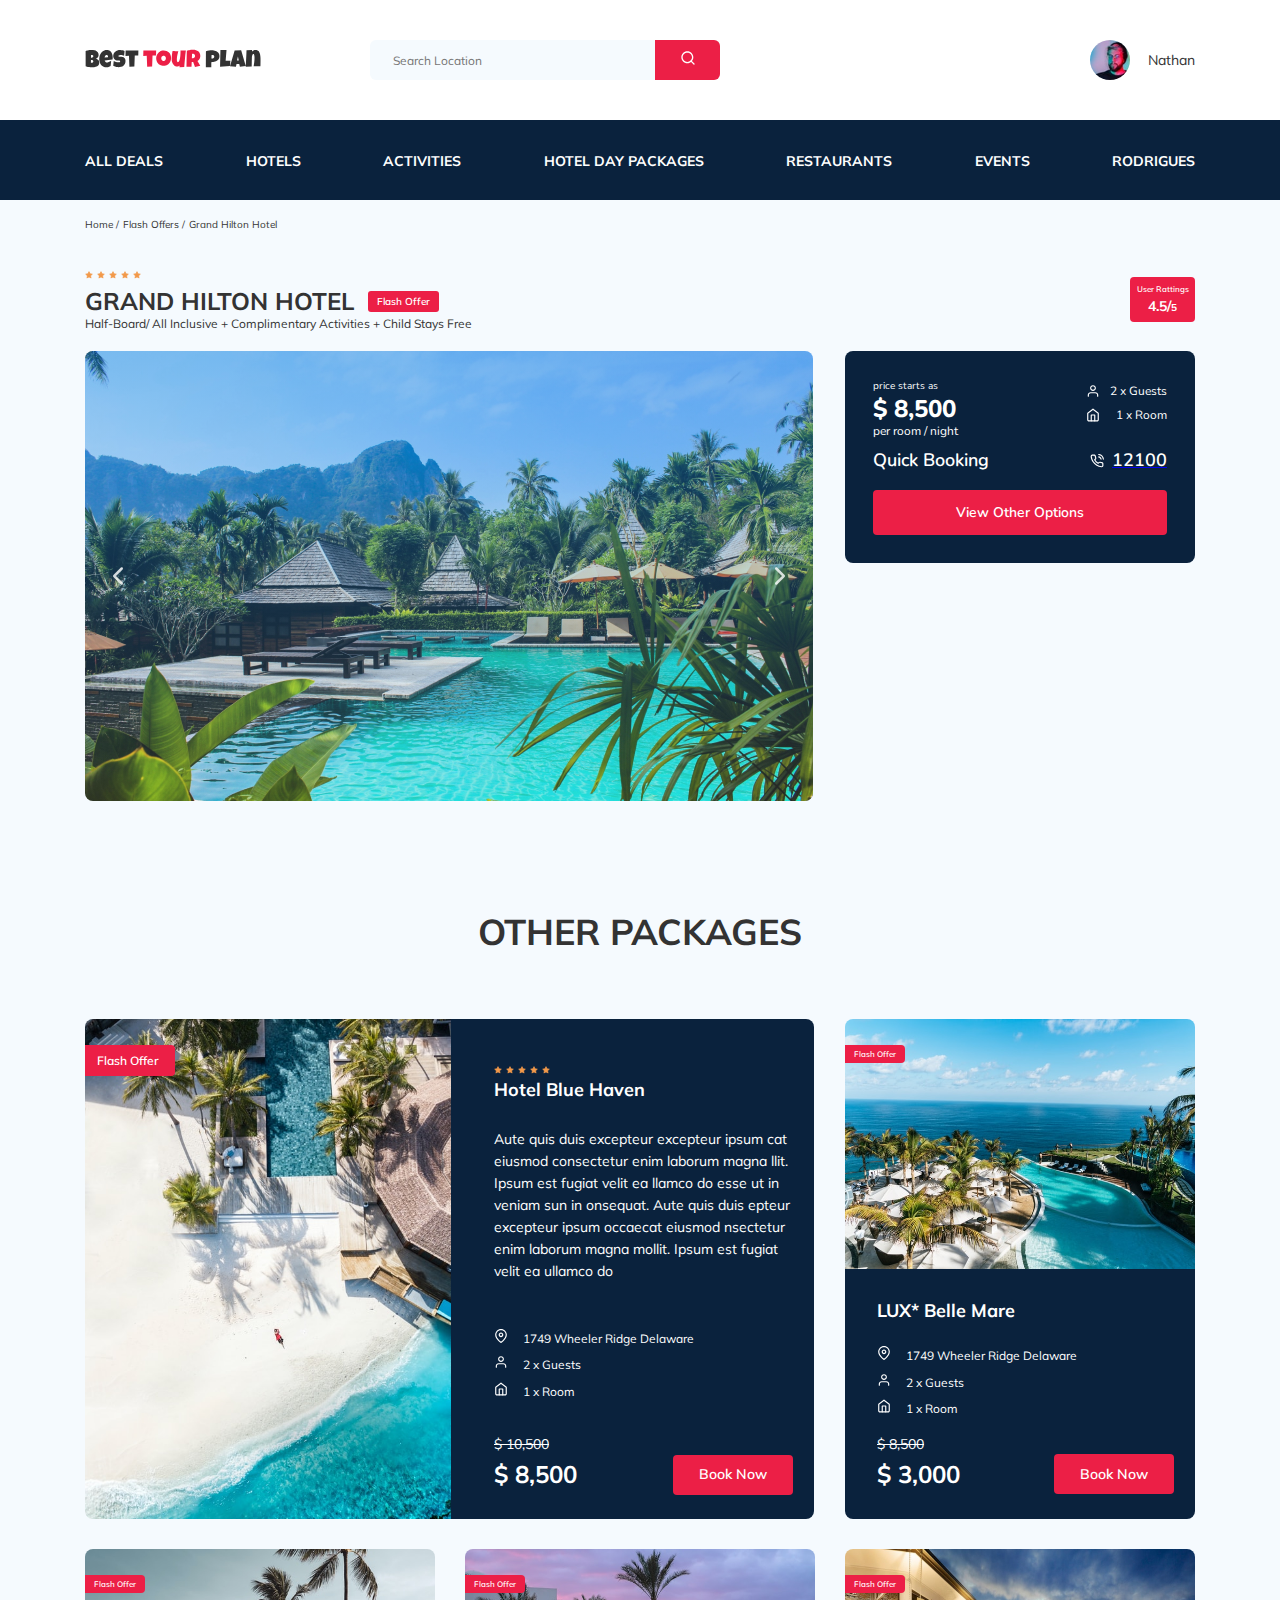
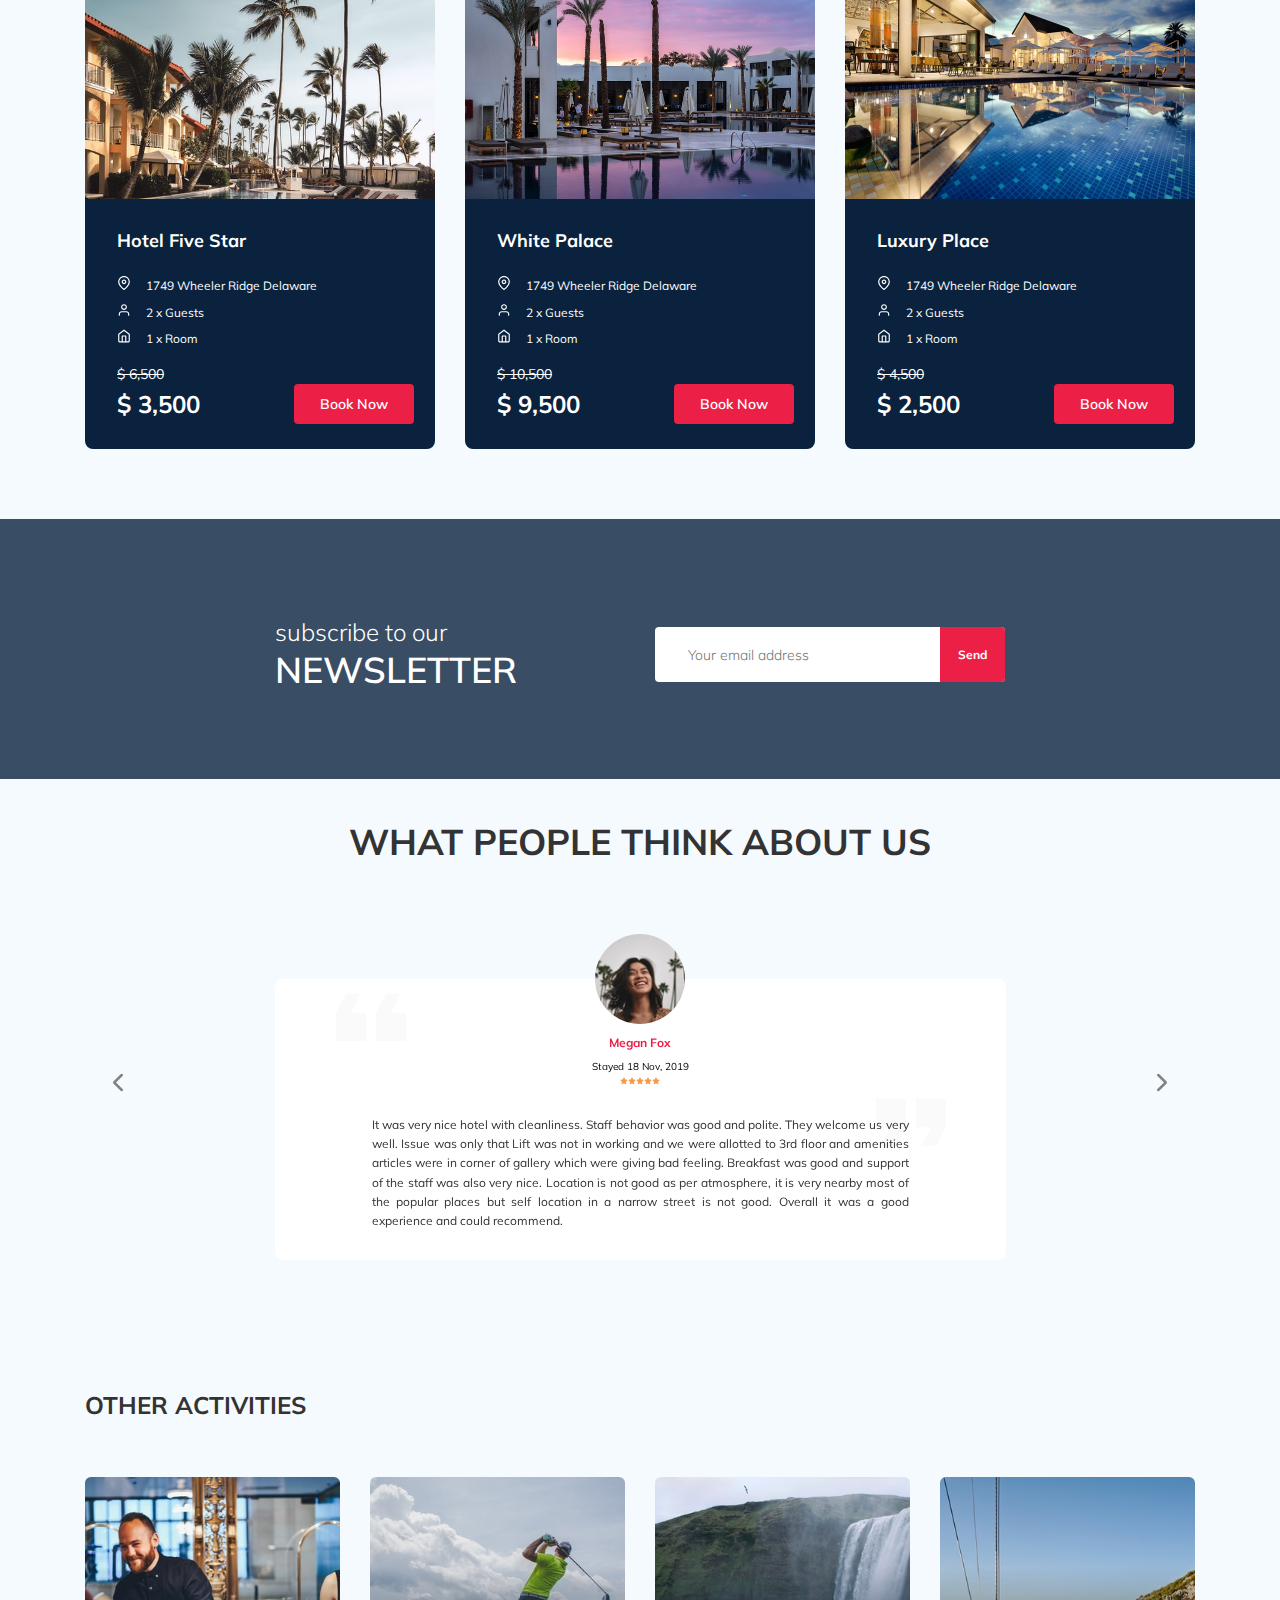
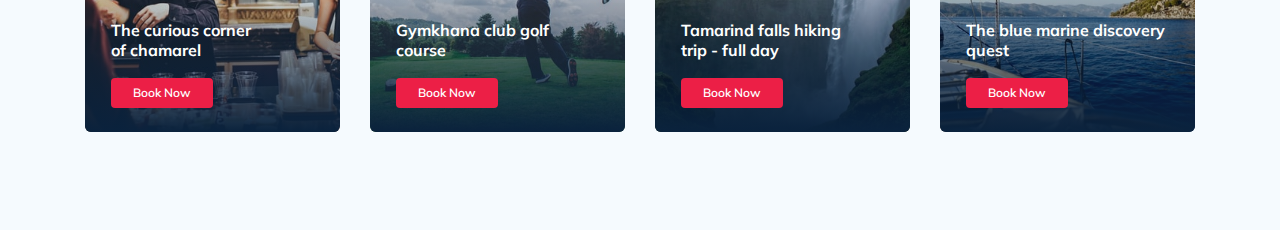
==== index.html @ 24be0062 "create: ready block packeges" ====
<!DOCTYPE html>
<html lang="en">

<head>
  <meta charset="UTF-8">
  <meta http-equiv="X-UA-Compatible" content="IE=edge">
  <meta name="viewport" content="width=device-width, initial-scale=1.0">
  <title>Best tour plan</title>
  <link rel="preconnect" href="https://fonts.gstatic.com">
  <link href="https://fonts.googleapis.com/css2?family=Mulish:wght@400;700&family=Nunito:wght@400;700;800&display=swap"
    rel="stylesheet">
  <link rel="stylesheet" href="css/swiper-bundle.min.css">
  <link rel="stylesheet" href="css/style.css">
</head>

<body>
  <header class="navbar">
    <div class="container">
      <div class="navbar-top">
        <a href="#" class="logo">
          <img src="img/Best-tour-plan.svg" alt="logo: Best Tour Plan" class="logo__image">
        </a>

        <form action="#" class="search navbar__search">
          <input type="text" placeholder="Search Location" class="search__input">
          <button class="search__button">
            <img src="img/search.svg" alt="Icon search">
          </button>
        </form>

        <a href="#" class="user navbar__user">
          <img src="img/user-avatar.jpg" alt="avatar: Nathan" class="user__avatar">
          <span class="user__name">Nathan</span>
        </a>
        <!-- /.user -->
        <button class="menu-button navbar-top__menu-button">
          <span class="menu-button__line"></span>
          <span class="menu-button__line"></span>
          <span class="menu-button__line"></span>
        </button>
      </div>
      <!-- /.navbar-top -->
    </div>
    <!-- /.containet -->
    <div class="navbar-bottom">
      <div class="container">
        <ul class="navbar-menu">
          <li class="navbar-menu__item"><a href="#" class="navbar-menu__link">All Deals</a></li>
          <li class="navbar-menu__item"><a href="#" class="navbar-menu__link">Hotels</a></li>
          <li class="navbar-menu__item"><a href="#" class="navbar-menu__link">Activities</a></li>
          <li class="navbar-menu__item"><a href="#" class="navbar-menu__link">Hotel Day Packages</a></li>
          <li class="navbar-menu__item"><a href="#" class="navbar-menu__link">Restaurants</a></li>
          <li class="navbar-menu__item"><a href="#" class="navbar-menu__link">Events</a></li>
          <li class="navbar-menu__item"><a href="#" class="navbar-menu__link">Rodrigues</a></li>
        </ul>
        <!-- /.navbar-menu -->
      </div>
      <!-- /.container -->
    </div>
    <!-- /.navbar-bottom -->
  </header>
  <!-- /.navbar -->
  <nav class="breadcrumb">
    <div class="container">
      <ul class="breadcrumb-list">
        <li class="breadcrumb-list__item">
          <a href="#" class="breadcrumb-list__link">Home</a>
        </li>
        <li class="breadcrumb-list__item">
          <a href="#" class="breadcrumb-list__link">Flash Offers</a>
        </li>
        <li class="breadcrumb-list__item">
          Grand Hilton Hotel
        </li>
      </ul>
    </div>
    <!-- /.container -->
  </nav>
  <!-- /.breadcrumb -->
  <section class="hotel">
    <div class="container">
      <div class="hotel-info">
        <div class="hotel-info__text">
          <div class="hotel-wrapper">
            <div class="stars">
              <img src="img/star.svg" alt="star">
              <img src="img/star.svg" alt="star">
              <img src="img/star.svg" alt="star">
              <img src="img/star.svg" alt="star">
              <img src="img/star.svg" alt="star">
            </div>
            <h1 class="hotel-name hotel-info__name">GRAND HILTON HOTEL</h1>
            <span class="offer hotel-info__offer">Flash Offer</span>
          </div>
          <p class="hotel-discription">
            Half-Board/ All Inclusive + Complimentary Activities + Child Stays Free
          </p>
          <!-- /.hotel-info__left -->
        </div>
        <div class="reting hotel-info__reting">
          <span class="reting__text">User Rattings</span>
          <span class="reting__counter">4.5/<span class="reting__counter-small">5</span></span>
        </div>
        <!-- /.hotel-info__right -->
      </div>
      <div class="hotel-grid">
        <div class="swiper-container hotel-slider  hotel-slider--bottom">
          <!-- Additional required wrapper -->
          <div class="swiper-wrapper">
            <!-- Slides -->
            <div class="swiper-slide hotel-slider__item"><img class="hotel-slider__img" src="img/slider.jpg"
                alt="slider"></div>
            <div class="swiper-slide hotel-slider__item"><img class="hotel-slider__img" src="img/slider-1.jpg"
                alt="slider"></div>
            <div class="swiper-slide hotel-slider__item"><img class="hotel-slider__img" src="img/slider-2.jpg"
                alt="slider"></div>
            <div class="swiper-slide hotel-slider__item"><img class="hotel-slider__img" src="img/slider-3.jpg"
                alt="slider"></div>
            <div class="swiper-slide hotel-slider__item"><img class="hotel-slider__img" src="img/slider-4.jpg"
                alt="slider"></div>
          </div>
          <!-- If we need navigation buttons -->
          <button class="hotel-slider__button hotel-slider__button--prev"></button>
          <button class="hotel-slider__button hotel-slider__button--next"></button>
          <!-- Slider-container -->
        </div>
        <div class="hotel-right">
          <div class="booking booking--bottom">
            <div class="booking__info">
              <div class="booking__price">
                <span class="booking__starts">price starts as</span>
                <strong class="booking__pricetag">$ 8,500</strong>
                <span class="booking__per-room">per room / night</span>
              </div>
              <!-- /.booking__price -->
              <div class="booking__person-room">
                <div class="booking__text">
                  <img src="img/user.svg" alt="Icon: User" class="booking__icon">
                  <span class="booking__discription">2 x Guests</span>
                </div>
                <!-- /.booking__text -->
                <div class="booking__text">
                  <img src="img/home.svg" alt="Icon: Home" class="booking__icon">
                  <span class="booking__discription">1 x Room</span>
                </div>
                <!-- /.booking__text -->
              </div>
              <!-- /.booking__person-room -->
            </div>
            <!-- /.booking__info -->
            <div class="booking__call-center">
              <span class="booking__quick">Quick Booking</span>
              <a href="tel:12100" class="booking__phone-call">
                <img src="img/phone-call.svg" alt="Icon: Phone-call" class="booking__phone-icon">
                <span class="booking__num">12100</span>
              </a>
            </div>
            <!-- /.booking__call-center -->
            <button class="button booking__button">View Other Options</button>
          </div>
          <!-- /.booking -->
          <div class="map">
            <iframe
              src="https://www.google.com/maps/embed?pb=!1m18!1m12!1m3!1d3377.509415287249!2d-80.7221372855618!3d32.16353520485909!2m3!1f0!2f0!3f0!3m2!1i1024!2i768!4f13.1!3m3!1m2!1s0x88fc7a27f49d3a1f%3A0x3e2dbadc63902883!2z0J7QvNC90Lgg0KXQuNC70YLQvtC9INCl0LXQtCDQntGI0LXQvdGE0YDQvtC90YIg0KDQtdC30L7RgNGC!5e0!3m2!1sru!2sru!4v1616770032126!5m2!1sru!2sru"
              width="360" height="213" style="border: 0;" allowfullscreen="" loading="lazy" class="iframe-map"></iframe>
          </div>
          <!-- /.map -->
        </div>
        <!-- /.hotel-right -->
      </div>
      <!-- /.hotel-grig -->
    </div>
    <!-- /.container -->
  </section>
  <!-- /.hotel -->

  <div class="packages">
    <div class="container">
      <h2 class="packages__title">Other Packages</h2>
      <div class="packages-wrapper">
        <div class="card-small packages-wrapper__card-1">
          <div class="card-small__top">
            <span class="packages-offer card-small__packages-offer">Flash Offer</span>
            <img src="img/packeges-1.jpg" alt="LUX* Belle Mare" class="card-small__image">
          </div>
          <!-- /.card-small__top -->
          <div class="card-small__bottom">
            <h3 class="packages-name card-small__packages-name">LUX* Belle Mare</h3>
            <div class="person-room card-small__person-room">
              <div class="person-room__wrapper">
                <img src="img/packeges-map-pin.svg" alt="Icon: map-pin" class="person-room__icon">
                <span class="person-room__text">1749 Wheeler Ridge  Delaware</span>
              </div>
              <div class="person-room__wrapper">
                <img src="img/packeges-user.svg" alt="Icon: user" class="person-room__icon">
                <span class="person-room__text">2 x Guests</span>
              </div>
              <div class="person-room__wrapper">
                <img src="img/packeges-home.svg" alt="Icon: home" class="person-room__icon">
                <span class="person-room__text">1 x Room</span>
              </div>
            </div>
            <!-- ./person-room -->
            <div class="packages-price card-small__packages-price">
              <span class="packages-price__old">$ 8,500</span>
              <span class="packages-price__young">$ 3,000</span>
            </div>
            <!-- ./card-small__price -->
            <button class="packages-button card-small__packages-button">Book Now</button>
          </div>
          <!-- ./card-small__bottom -->
        </div>
        <!-- .card-small 1 -->
        <div class="card-small packages-wrapper__card-2">
          <div class="card-small__top">
            <span class="packages-offer card-small__packages-offer">Flash Offer</span>
            <img src="img/packeges-4.jpg" alt="Hotel Five Star" class="card-small__image">
          </div>
          <!-- /.card-small__top -->
          <div class="card-small__bottom">
            <h3 class="packages-name card-small__packages-name">Hotel Five Star</h3>
            <div class="person-room card-small__person-room">
              <div class="person-room__wrapper">
                <img src="img/packeges-map-pin.svg" alt="Icon: map-pin" class="person-room__icon">
                <span class="person-room__text">1749 Wheeler Ridge  Delaware</span>
              </div>
              <div class="person-room__wrapper">
                <img src="img/packeges-user.svg" alt="Icon: user" class="person-room__icon">
                <span class="person-room__text">2 x Guests</span>
              </div>
              <div class="person-room__wrapper">
                <img src="img/packeges-home.svg" alt="Icon: home" class="person-room__icon">
                <span class="person-room__text">1 x Room</span>
              </div>
            </div>
            <!-- ./person-room -->
            <div class="packages-price card-small__packages-price">
              <span class="packages-price__old">$ 6,500</span>
              <span class="packages-price__young">$ 3,500</span>
            </div>
            <!-- ./card-small__price -->
            <button class="packages-button card-small__packages-button">Book Now</button>
          </div>
          <!-- ./card-small__bottom -->
        </div>
        <!-- .card-small 2 -->
        <div class="card-small packages-wrapper__card-3">
          <div class="card-small__top">
            <span class="packages-offer card-small__packages-offer">Flash Offer</span>
            <img src="img/packeges-2.jpg" alt="White Palace" class="card-small__image">
          </div>
          <!-- /.card-small__top -->
          <div class="card-small__bottom">
            <h3 class="packages-name card-small__packages-name">White Palace</h3>
            <div class="person-room card-small__person-room">
              <div class="person-room__wrapper">
                <img src="img/packeges-map-pin.svg" alt="Icon: map-pin" class="person-room__icon">
                <span class="person-room__text">1749 Wheeler Ridge  Delaware</span>
              </div>
              <div class="person-room__wrapper">
                <img src="img/packeges-user.svg" alt="Icon: user" class="person-room__icon">
                <span class="person-room__text">2 x Guests</span>
              </div>
              <div class="person-room__wrapper">
                <img src="img/packeges-home.svg" alt="Icon: home" class="person-room__icon">
                <span class="person-room__text">1 x Room</span>
              </div>
            </div>
            <!-- ./person-room -->
            <div class="packages-price card-small__packages-price">
              <span class="packages-price__old">$ 10,500</span>
              <span class="packages-price__young">$ 9,500</span>
            </div>
            <!-- ./card-small__price -->
            <button class="packages-button card-small__packages-button">Book Now</button>
          </div>
          <!-- ./card-small__bottom -->
        </div>
        <!-- .card-small 3 -->
        <div class="card-small packages-wrapper__card-4">
          <div class="card-small__top">
            <span class="packages-offer card-small__packages-offer">Flash Offer</span>
            <img src="img/packeges-3.jpg" alt="Luxury Place" class="card-small__image">
          </div>
          <!-- /.card-small__top -->
          <div class="card-small__bottom">
            <h3 class="packages-name card-small__packages-name">Luxury Place</h3>
            <div class="person-room card-small__person-room">
              <div class="person-room__wrapper">
                <img src="img/packeges-map-pin.svg" alt="Icon: map-pin" class="person-room__icon">
                <span class="person-room__text">1749 Wheeler Ridge  Delaware</span>
              </div>
              <div class="person-room__wrapper">
                <img src="img/packeges-user.svg" alt="Icon: user" class="person-room__icon">
                <span class="person-room__text">2 x Guests</span>
              </div>
              <div class="person-room__wrapper">
                <img src="img/packeges-home.svg" alt="Icon: home" class="person-room__icon">
                <span class="person-room__text">1 x Room</span>
              </div>
            </div>
            <!-- ./person-room -->
            <div class="packages-price card-small__packages-price">
              <span class="packages-price__old">$ 4,500</span>
              <span class="packages-price__young">$ 2,500</span>
            </div>
            <!-- ./card-small__price -->
            <button class="packages-button card-small__packages-button">Book Now</button>
          </div>
          <!-- ./card-small__bottom -->
        </div>
        <!-- .card-small 4 -->
        <div class="card-big packages-wrapper__card-0">
          <div class="card-big__top">
            <span class="packages-offer card-big__packages-offer">Flash Offer</span>
            <img src="img/packeges-big.jpg" alt="Hotel Blue Haven" class="card-big__image">
          </div>
          <!-- /.packages-top -->
          <div class="card-big__botton">
            <div class="packages-stars">
              <img src="img/star.svg" alt="star">
              <img src="img/star.svg" alt="star">
              <img src="img/star.svg" alt="star">
              <img src="img/star.svg" alt="star">
              <img src="img/star.svg" alt="star">
            </div>
            <h3 class="packages-name card-big__packages-name">Hotel Blue Haven</h3>
            <div class="card-big__text">Aute quis duis excepteur excepteur ipsum cat eiusmod consectetur enim laborum magna llit. Ipsum est fugiat velit ea llamco do esse ut in veniam sun in onsequat. Aute quis duis epteur excepteur ipsum occaecat eiusmod nsectetur enim laborum magna mollit. Ipsum est fugiat velit ea ullamco do</div>
            <div class="person-room card-big__person-room">
              <div class="person-room__wrapper">
                <img src="img/packeges-map-pin.svg" alt="Icon: map-pin" class="person-room__icon">
                <span class="person-room__text">1749 Wheeler Ridge  Delaware</span>
              </div>
              <div class="person-room__wrapper">
                <img src="img/packeges-user.svg" alt="Icon: user" class="person-room__icon">
                <span class="person-room__text">2 x Guests</span>
              </div>
              <div class="person-room__wrapper">
                <img src="img/packeges-home.svg" alt="Icon: home" class="person-room__icon">
                <span class="person-room__text">1 x Room</span>
              </div>
            </div>
            <!-- ./person-room -->
            <div class="packages-price card-big__packages-price">
              <span class="packages-price__old">$ 10,500</span>
              <span class="packages-price__young">$ 8,500</span>
            </div>
            <!-- ./packages-card__price -->
            <button class="packages-button card-big__packages-button">Book Now</button>
          </div>
          <!-- ./packages-card__bottom -->
        </div>
        <!-- .card-big -->
      </div>
      <!-- /.packages-wrapper -->
    </div>
    <!-- /.container -->
  </div>
  <!-- /.packages -->

  <section class="parallax-window newsletter" data-speed="0.5" data-parallax="scroll" sizes="100vw" sizes="100vh"
    data-image-src="img/Newsletter-bg.jpg">
    <div class="newsletter-wrapper">
      <h2 class="newsletter-title">
        subscribe to our
        <span class="newsletter-title__strong">
          Newsletter
        </span>
      </h2>
      <form action="#" class="subscribe newsletter__subscribe">
        <input type="text" placeholder="Your email address" class="subscribe__input">
        <button class="subscribe__button">
          Send
        </button>
      </form>
    </div>
    <!-- /.newsletter-wrapper -->
  </section>
  <!-- /.newsletter -->
  <section class="reviews">
    <div class="container">
      <h2 class="reviews__title">What people think about us</h2>
      <div class="swiper-container reviews-slider">
        <div class="swiper-wrapper">
          <div class="swiper-slide">
            <div class="reviews-slider__item">
              <div class="reviews-slider__profile">
                <img src="img/reviews-avatar.jpg" alt="User: Megan Fox" class="reviews-slider__avatar">
                <h3 class="reviews-slider__username">Megan Fox</h3>
                <span class="reviews-slider__date">Stayed 18 Nov, 2019</span>
                <div class="reviews-slider__rating">
                  <img src="img/star.svg" alt="star">
                  <img src="img/star.svg" alt="star">
                  <img src="img/star.svg" alt="star">
                  <img src="img/star.svg" alt="star">
                  <img src="img/star.svg" alt="star">
                </div>
              </div>
              <!-- /.reviews-slider__profile -->
              <p class="reviews-slider__text">
                It was very nice hotel with cleanliness. Staff behavior was good and polite. They welcome us very well.
                Issue was only that Lift was not in working and we were allotted to 3rd floor and amenities articles
                were in corner of gallery which were giving bad feeling. Breakfast was good and support of the staff was
                also very nice. Location is not good as per atmosphere, it is very nearby most of the popular places but
                self location in a narrow street is not good. Overall it was a good experience and could recommend.
              </p>
            </div>
            <!-- /.reviews-slider__item -->
          </div>
          <div class="swiper-slide">
            <div class="reviews-slider__item">
              <div class="reviews-slider__profile">
                <img src="img/reviews-avatar-1.jpg" alt="User: Kari Eating" class="reviews-slider__avatar">
                <h3 class="reviews-slider__username">Kari Eating</h3>
                <span class="reviews-slider__date">Stayed 28 oct, 2017</span>
                <div class="reviews-slider__rating">
                  <img src="img/star.svg" alt="star">
                  <img src="img/star.svg" alt="star">
                  <img src="img/star.svg" alt="star">
                  <img src="img/star.svg" alt="star">
                  <img src="img/star.svg" alt="star">
                </div>
              </div>
              <!-- /.reviews-slider__profile -->
              <p class="reviews-slider__text">
                It was very nice hotel with cleanliness. Staff behavior was good and polite. They welcome us very well.
                Issue was only that Lift was not in working and we were allotted to 3rd floor and amenities articles
                were in corner of gallery which were giving bad feeling. Breakfast was good and support of the staff was
                also very nice. Location is not good as per atmosphere, it is very nearby most of the popular places but
                self location in a narrow street is not good. Overall it was a good experience and could recommend.
              </p>
            </div>
            <!-- /.reviews-slider__item -->
          </div>
          <div class="swiper-slide">
            <div class="reviews-slider__item">
              <div class="reviews-slider__profile">
                <img src="img/reviews-avatar-2.jpg" alt="User: Poli Hill" class="reviews-slider__avatar">
                <h3 class="reviews-slider__username">Poli Hill</h3>
                <span class="reviews-slider__date">Stayed 7 dec, 2012</span>
                <div class="reviews-slider__rating">
                  <img src="img/star.svg" alt="star">
                  <img src="img/star.svg" alt="star">
                  <img src="img/star.svg" alt="star">
                  <img src="img/star.svg" alt="star">
                  <img src="img/star.svg" alt="star">
                </div>
              </div>
              <!-- /.reviews-slider__profile -->
              <p class="reviews-slider__text">
                It was very nice hotel with cleanliness. Staff behavior was good and polite. They welcome us very well.
                Issue was only that Lift was not in working and we were allotted to 3rd floor and amenities articles
                were in corner of gallery which were giving bad feeling. Breakfast was good and support of the staff was
                also very nice. Location is not good as per atmosphere, it is very nearby most of the popular places but
                self location in a narrow street is not good. Overall it was a good experience and could recommend.
              </p>
            </div>
            <!-- /.reviews-slider__item -->
          </div>
        </div>
        <!-- swiper-wrapper -->
        <button class="reviews-slider__button reviews-slider__button--prev"></button>
        <button class="reviews-slider__button reviews-slider__button--next"></button>
      </div>
      <!-- reviews-slide -->
    </div>
    <!-- /.container -->
  </section>
  <!-- /.reviews -->
  <section class="activities">
    <div class="container">
      <h2 class="activities__title">
        Other Activities
      </h2>

      <div class="activities-wrapper">
        <div class="card activities__card">
          <img src="img/activities-1.jpg" alt="The curious corner of chamarel" class="activities__image">
          <h3 class="activities__text">The curious corner <br>of chamarel</h3>
          <button class="activities__button">Book Now</button>
        </div>
        <div class="card activities__card">
          <img src="img/activities-2.jpg" alt="Gymkhana club golf course" class="activities__image">
          <h3 class="activities__text">Gymkhana club golf<br> course</h3>
          <button class="activities__button">Book Now</button>
        </div>
        <div class="card activities__card">
          <img src="img/activities-3.jpg" alt="Tamarind falls hiking trip - full day
          " class="activities__image">
          <h3 class="activities__text">Tamarind falls hiking <br>trip - full day
          </h3>
          <button class="activities__button">Book Now</button>
        </div>
        <div class="card activities__card">
          <img src="img/activities-4.jpg" alt="The blue marine discovery quest" class="activities__image">
          <h3 class="activities__text">The blue marine discovery <br>quest</h3>
          <button class="activities__button">Book Now</button>
        </div>
      </div>
      <!-- ./activities-wrapper -->
    </div>
    <!-- /.container -->
  </section>
  <!-- /.activities -->

  <script src="https://ajax.googleapis.com/ajax/libs/jquery/1.11.0/jquery.min.js"></script>
  <script src="js/parallax.min.js"></script>
  <script src="js/swiper-bundle.min.js"></script>
  <script src="js/script.js"></script>
</body>

</html>
---- css/style.css ----
* {
  -webkit-box-sizing: border-box;
          box-sizing: border-box;
}

body {
  font-family: 'Mulish', sans-serif;
  color: #333333;
  background-color: #F5FAFE;
}

.container {
  max-width: 1110px;
  margin: auto;
}

/*! normalize.css v8.0.1 | MIT License | github.com/necolas/normalize.css */
/* Document
   ========================================================================== */
/**
 * 1. Correct the line height in all browsers.
 * 2. Prevent adjustments of font size after orientation changes in iOS.
 */
html {
  line-height: 1.15;
  /* 1 */
  -webkit-text-size-adjust: 100%;
  /* 2 */
}

/* Sections
   ========================================================================== */
/**
 * Remove the margin in all browsers.
 */
body {
  margin: 0;
}

/**
 * Render the `main` element consistently in IE.
 */
main {
  display: block;
}

/**
 * Correct the font size and margin on `h1` elements within `section` and
 * `article` contexts in Chrome, Firefox, and Safari.
 */
h1 {
  font-size: 2em;
  margin: 0.67em 0;
}

/* Grouping content
   ========================================================================== */
/**
 * 1. Add the correct box sizing in Firefox.
 * 2. Show the overflow in Edge and IE.
 */
hr {
  -webkit-box-sizing: content-box;
          box-sizing: content-box;
  /* 1 */
  height: 0;
  /* 1 */
  overflow: visible;
  /* 2 */
}

/**
 * 1. Correct the inheritance and scaling of font size in all browsers.
 * 2. Correct the odd `em` font sizing in all browsers.
 */
pre {
  font-family: monospace, monospace;
  /* 1 */
  font-size: 1em;
  /* 2 */
}

/* Text-level semantics
   ========================================================================== */
/**
 * Remove the gray background on active links in IE 10.
 */
a {
  background-color: transparent;
}

/**
 * 1. Remove the bottom border in Chrome 57-
 * 2. Add the correct text decoration in Chrome, Edge, IE, Opera, and Safari.
 */
abbr[title] {
  border-bottom: none;
  /* 1 */
  text-decoration: underline;
  /* 2 */
  -webkit-text-decoration: underline dotted;
          text-decoration: underline dotted;
  /* 2 */
}

/**
 * Add the correct font weight in Chrome, Edge, and Safari.
 */
b,
strong {
  font-weight: bolder;
}

/**
 * 1. Correct the inheritance and scaling of font size in all browsers.
 * 2. Correct the odd `em` font sizing in all browsers.
 */
code,
kbd,
samp {
  font-family: monospace, monospace;
  /* 1 */
  font-size: 1em;
  /* 2 */
}

/**
 * Add the correct font size in all browsers.
 */
small {
  font-size: 80%;
}

/**
 * Prevent `sub` and `sup` elements from affecting the line height in
 * all browsers.
 */
sub,
sup {
  font-size: 75%;
  line-height: 0;
  position: relative;
  vertical-align: baseline;
}

sub {
  bottom: -0.25em;
}

sup {
  top: -0.5em;
}

/* Embedded content
   ========================================================================== */
/**
 * Remove the border on images inside links in IE 10.
 */
img {
  border-style: none;
}

/* Forms
   ========================================================================== */
/**
 * 1. Change the font styles in all browsers.
 * 2. Remove the margin in Firefox and Safari.
 */
button,
input,
optgroup,
select,
textarea {
  font-family: inherit;
  /* 1 */
  font-size: 100%;
  /* 1 */
  line-height: 1.15;
  /* 1 */
  margin: 0;
  /* 2 */
}

/**
 * Show the overflow in IE.
 * 1. Show the overflow in Edge.
 */
button,
input {
  /* 1 */
  overflow: visible;
}

/**
 * Remove the inheritance of text transform in Edge, Firefox, and IE.
 * 1. Remove the inheritance of text transform in Firefox.
 */
button,
select {
  /* 1 */
  text-transform: none;
}

/**
 * Correct the inability to style clickable types in iOS and Safari.
 */
button,
[type="button"],
[type="reset"],
[type="submit"] {
  -webkit-appearance: button;
}

/**
 * Remove the inner border and padding in Firefox.
 */
button::-moz-focus-inner,
[type="button"]::-moz-focus-inner,
[type="reset"]::-moz-focus-inner,
[type="submit"]::-moz-focus-inner {
  border-style: none;
  padding: 0;
}

/**
 * Restore the focus styles unset by the previous rule.
 */
button:-moz-focusring,
[type="button"]:-moz-focusring,
[type="reset"]:-moz-focusring,
[type="submit"]:-moz-focusring {
  outline: 1px dotted ButtonText;
}

/**
 * Correct the padding in Firefox.
 */
fieldset {
  padding: 0.35em 0.75em 0.625em;
}

/**
 * 1. Correct the text wrapping in Edge and IE.
 * 2. Correct the color inheritance from `fieldset` elements in IE.
 * 3. Remove the padding so developers are not caught out when they zero out
 *    `fieldset` elements in all browsers.
 */
legend {
  -webkit-box-sizing: border-box;
          box-sizing: border-box;
  /* 1 */
  color: inherit;
  /* 2 */
  display: table;
  /* 1 */
  max-width: 100%;
  /* 1 */
  padding: 0;
  /* 3 */
  white-space: normal;
  /* 1 */
}

/**
 * Add the correct vertical alignment in Chrome, Firefox, and Opera.
 */
progress {
  vertical-align: baseline;
}

/**
 * Remove the default vertical scrollbar in IE 10+.
 */
textarea {
  overflow: auto;
}

/**
 * 1. Add the correct box sizing in IE 10.
 * 2. Remove the padding in IE 10.
 */
[type="checkbox"],
[type="radio"] {
  -webkit-box-sizing: border-box;
          box-sizing: border-box;
  /* 1 */
  padding: 0;
  /* 2 */
}

/**
 * Correct the cursor style of increment and decrement buttons in Chrome.
 */
[type="number"]::-webkit-inner-spin-button,
[type="number"]::-webkit-outer-spin-button {
  height: auto;
}

/**
 * 1. Correct the odd appearance in Chrome and Safari.
 * 2. Correct the outline style in Safari.
 */
[type="search"] {
  -webkit-appearance: textfield;
  /* 1 */
  outline-offset: -2px;
  /* 2 */
}

/**
 * Remove the inner padding in Chrome and Safari on macOS.
 */
[type="search"]::-webkit-search-decoration {
  -webkit-appearance: none;
}

/**
 * 1. Correct the inability to style clickable types in iOS and Safari.
 * 2. Change font properties to `inherit` in Safari.
 */
::-webkit-file-upload-button {
  -webkit-appearance: button;
  /* 1 */
  font: inherit;
  /* 2 */
}

/* Interactive
   ========================================================================== */
/*
 * Add the correct display in Edge, IE 10+, and Firefox.
 */
details {
  display: block;
}

/*
 * Add the correct display in all browsers.
 */
summary {
  display: list-item;
}

/* Misc
   ========================================================================== */
/**
 * Add the correct display in IE 10+.
 */
template {
  display: none;
}

/**
 * Add the correct display in IE 10.
 */
[hidden] {
  display: none;
}

.navbar {
  background-color: #fff;
}

.navbar-top {
  display: -webkit-box;
  display: -ms-flexbox;
  display: flex;
  -webkit-box-align: center;
      -ms-flex-align: center;
          align-items: center;
  -webkit-box-pack: justify;
      -ms-flex-pack: justify;
          justify-content: space-between;
  padding: 40px 0;
}

.navbar-top__menu-button {
  display: none;
}

.navbar-bottom {
  background: #0A223D;
}

.navbar__search {
  margin-right: auto;
  margin-left: 108px;
}

.navbar-menu {
  list-style: none;
  margin: 0;
  padding: 0;
  display: -webkit-box;
  display: -ms-flexbox;
  display: flex;
  -webkit-box-pack: justify;
      -ms-flex-pack: justify;
          justify-content: space-between;
  padding: 31px 0 30px;
}

.navbar-menu__link {
  color: #FFFFFF;
  text-decoration: none;
  font-family: Mulish;
  font-style: normal;
  font-weight: bold;
  font-size: 14px;
  line-height: 18px;
  text-transform: uppercase;
}

.logo {
  width: 177px;
}

.search {
  display: -webkit-box;
  display: -ms-flexbox;
  display: flex;
  position: relative;
  overflow: hidden;
  border-radius: 6px;
  height: 40px;
}

.search__input {
  width: 350px;
  height: 100%;
  padding-left: 23px;
  padding-right: 75px;
  background: #F5FAFE;
  border: none;
  font-size: 12px;
  line-height: 15px;
  color: #333333;
}

.search__button {
  height: 100%;
  width: 65px;
  position: absolute;
  right: 0;
  top: 0;
  border: none;
  background-color: #EC1F46;
}

.user {
  display: -webkit-box;
  display: -ms-flexbox;
  display: flex;
  -webkit-box-align: center;
      -ms-flex-align: center;
          align-items: center;
  text-decoration: none;
}

.user__avatar {
  width: 40px;
  height: 40px;
  border-radius: 50%;
  -o-object-fit: cover;
     object-fit: cover;
}

.user__name {
  margin-left: 18px;
  font-size: 14px;
  line-height: 18px;
  color: #333333;
}

.breadcrumb-list {
  margin: 0;
  padding: 18px 0;
  display: -webkit-box;
  display: -ms-flexbox;
  display: flex;
  list-style: none;
}

.breadcrumb-list__item {
  font-size: 10px;
  line-height: 13px;
}

.breadcrumb-list__item:not(:last-child)::after {
  content: ' / ';
  margin-right: 4px;
}

.breadcrumb-list__link {
  text-decoration: none;
  color: inherit;
}

.hotel {
  padding-top: 15px;
  padding-bottom: 69px;
}

.hotel-info {
  display: -webkit-box;
  display: -ms-flexbox;
  display: flex;
  -webkit-box-align: center;
      -ms-flex-align: center;
          align-items: center;
  -webkit-box-pack: justify;
      -ms-flex-pack: justify;
          justify-content: space-between;
  padding-bottom: 20px;
}

.hotel-info__offer {
  margin-top: 4px;
  margin-left: 14px;
}

.hotel-info__name {
  margin-top: 4px;
  margin-bottom: 0;
}

.hotel-name {
  font-weight: bold;
  font-size: 24px;
  line-height: 30px;
}

.hotel-wrapper {
  display: -webkit-box;
  display: -ms-flexbox;
  display: flex;
  -ms-flex-wrap: wrap;
      flex-wrap: wrap;
  -webkit-box-align: center;
      -ms-flex-align: center;
          align-items: center;
}

.hotel-discription {
  font-size: 12px;
  line-height: 15px;
  margin: 0;
}

.hotel-grid {
  display: -webkit-box;
  display: -ms-flexbox;
  display: flex;
  -webkit-box-pack: justify;
      -ms-flex-pack: justify;
          justify-content: space-between;
}

.hotel-slider {
  position: relative;
  max-width: 728px;
  max-height: 450px;
  -o-object-fit: cover;
     object-fit: cover;
  margin: 0;
}

.hotel-slider__img {
  width: 100%;
  min-height: 100%;
  -o-object-fit: cover;
     object-fit: cover;
}

.hotel-slider__item {
  width: 100%;
  height: 100%;
  border-radius: 8px;
  overflow: hidden;
}

.hotel-slider__item::after {
  content: '';
  position: absolute;
  z-index: 10;
  top: 0;
  width: 100%;
  height: 100%;
  left: 0;
  bottom: 0;
  right: 0;
  background: -webkit-gradient(linear, left top, left bottom, from(rgba(0, 122, 223, 0.48)), to(rgba(255, 255, 255, 0.128)));
  background: linear-gradient(180deg, rgba(0, 122, 223, 0.48) 0%, rgba(255, 255, 255, 0.128) 100%);
}

.hotel-slider__button {
  position: absolute;
  width: 30px;
  height: 30px;
  border: none;
  outline: none;
  cursor: pointer;
  background: inherit;
  background-repeat: no-repeat;
  background-position: center;
  background-size: 10px;
  z-index: 99;
  top: 50%;
  -webkit-transform: translateY(-50%);
          transform: translateY(-50%);
}

.hotel-slider__button--prev {
  left: 18px;
  background-image: url(../img/arrow-left.svg);
}

.hotel-slider__button--next {
  right: 18px;
  background-image: url(../img/arrow-right.svg);
}

.stars {
  -ms-flex-preferred-size: 100%;
      flex-basis: 100%;
}

.offer {
  background-color: #EC1F46;
  padding: 4px 9px;
  font-weight: 600;
  font-size: 10px;
  line-height: 13px;
  border-radius: 3px;
  color: #FFFFFF;
}

.reting {
  max-width: 65px;
  min-height: 45px;
  text-align: center;
  color: #FFFFFF;
  border-radius: 4px;
  background-color: #EC1F46;
  margin-top: 4px;
}

.reting__text {
  font-weight: 600;
  font-size: 8px;
  line-height: 10px;
}

.reting__counter {
  font-weight: bold;
  font-size: 14px;
  line-height: 18px;
}

.reting__counter-small {
  font-size: 10px;
}

.booking {
  width: 350px;
  min-height: 200px;
  border-radius: 8px;
  background: #0A223D;
  color: #FFFFFF;
  font-family: 'Nunito', sans-serif;
  padding: 28px;
}

.booking__info {
  display: -webkit-box;
  display: -ms-flexbox;
  display: flex;
  -webkit-box-pack: justify;
      -ms-flex-pack: justify;
          justify-content: space-between;
  margin-bottom: 9px;
}

.booking__price {
  display: -webkit-box;
  display: -ms-flexbox;
  display: flex;
  -webkit-box-orient: vertical;
  -webkit-box-direction: normal;
      -ms-flex-direction: column;
          flex-direction: column;
}

.booking__starts {
  font-size: 10px;
  line-height: 14px;
}

.booking__pricetag {
  font-weight: 800;
  font-size: 24px;
  line-height: 33px;
}

.booking__per-room {
  font-size: 12px;
  line-height: 16px;
  margin-top: -3px;
}

.booking__person-room {
  margin-top: 4px;
}

.booking__text {
  margin-bottom: 8px;
  display: -webkit-box;
  display: -ms-flexbox;
  display: flex;
  -webkit-box-pack: justify;
      -ms-flex-pack: justify;
          justify-content: space-between;
}

.booking__icon {
  margin-right: 10px;
}

.booking__discription {
  font-size: 12px;
  line-height: 16px;
}

.booking__call-center {
  display: -webkit-box;
  display: -ms-flexbox;
  display: flex;
  -webkit-box-pack: justify;
      -ms-flex-pack: justify;
          justify-content: space-between;
  -webkit-box-align: center;
      -ms-flex-align: center;
          align-items: center;
  margin-bottom: 17px;
}

.booking__quick {
  font-weight: 600;
  font-size: 18px;
  line-height: 25px;
}

.booking__phone-call {
  display: -webkit-box;
  display: -ms-flexbox;
  display: flex;
  -webkit-box-pack: center;
      -ms-flex-pack: center;
          justify-content: center;
  -webkit-box-align: center;
      -ms-flex-align: center;
          align-items: center;
}

.booking__phone-icon {
  margin-right: 8px;
}

.booking__num {
  font-weight: 600;
  font-size: 18px;
  line-height: 25px;
  color: #FFFFFF;
}

.booking__button {
  width: 100%;
  padding: 13px 0;
  outline: none;
  border: none;
  background: #EC1F46;
  border-radius: 4px;
  cursor: pointer;
  color: #FFFFFF;
  font-weight: 600;
  font-size: 14px;
  line-height: 19px;
}

.map {
  width: 347px;
  height: 213px;
  border-radius: 10px;
  overflow: hidden;
}

.hotel-right {
  display: -webkit-box;
  display: -ms-flexbox;
  display: flex;
  -webkit-box-orient: vertical;
  -webkit-box-direction: normal;
      -ms-flex-direction: column;
          flex-direction: column;
  -webkit-box-pack: justify;
      -ms-flex-pack: justify;
          justify-content: space-between;
}

.iframe-map {
  width: 100%;
}

.person-room__wrapper {
  margin-bottom: 8px;
}

.person-room__icon {
  margin-right: 11px;
}

.person-room__text {
  font-weight: normal;
  font-size: 12px;
  line-height: 15px;
}

.packages {
  padding: 39px 0 70px;
}

.packages__title {
  margin: 0;
  margin-bottom: 65px;
  font-weight: bold;
  font-size: 36px;
  line-height: 45px;
  text-align: center;
  text-transform: uppercase;
}

.packages-wrapper {
  color: #FFFFFF;
  display: -ms-grid;
  display: grid;
      grid-template-areas: "card-0 card-0 card-1" "card-2 card-3 card-4";
  -ms-grid-columns: 350px 350px 350px;
      grid-template-columns: 350px 350px 350px;
  -ms-grid-rows: 1fr 1fr;
      grid-template-rows: 1fr 1fr;
  grid-gap: 30px;
}

.packages-wrapper__card-0 {
  -ms-grid-row: 1;
  -ms-grid-column: 1;
  -ms-grid-column-span: 2;
  grid-area: card-0;
}

.packages-wrapper__card-1 {
  -ms-grid-row: 1;
  -ms-grid-column: 3;
  grid-area: card-1;
}

.packages-wrapper__card-2 {
  -ms-grid-row: 2;
  -ms-grid-column: 1;
  grid-area: card-2;
}

.packages-wrapper__card-3 {
  -ms-grid-row: 2;
  -ms-grid-column: 2;
  grid-area: card-3;
}

.packages-wrapper__card-4 {
  -ms-grid-row: 2;
  -ms-grid-column: 3;
  grid-area: card-4;
}

.packages-offer {
  position: absolute;
  top: 26px;
  left: 0;
  background: #EC1F46;
  border-top-right-radius: 4px;
  border-bottom-right-radius: 4px;
  color: #FFFFFF;
  padding: 4px 9px;
  font-style: normal;
  font-weight: 600;
  font-size: 8px;
  line-height: 10px;
}

.packages-name {
  margin: 0;
  font-weight: bold;
  font-size: 18px;
  line-height: 23px;
}

.packages-price {
  display: -ms-grid;
  display: grid;
}

.packages-price__old {
  font-weight: normal;
  font-size: 14px;
  line-height: 18px;
  -webkit-text-decoration-line: line-through;
          text-decoration-line: line-through;
}

.packages-price__young {
  font-style: normal;
  font-weight: bold;
  font-size: 24px;
  line-height: 30px;
}

.packages-button {
  font-weight: 600;
  font-size: 14px;
  line-height: 19px;
  width: 120px;
  height: 40px;
  color: #FFFFFF;
  background: #EC1F46;
  border: none;
  outline: none;
  border-radius: 4px;
}

.card-small {
  position: relative;
  display: -ms-grid;
  display: grid;
  -ms-grid-rows: 250px 1fr;
  -ms-grid-columns: 1fr;
      grid-template: 250px 1fr / 1fr;
  width: 350px;
  min-height: 500px;
  border-radius: 8px;
  overflow: hidden;
}

.card-small__top {
  width: 350px;
  height: 250px;
}

.card-small__packages-offer {
  padding: 4px 9px;
  font-style: normal;
  font-weight: 600;
  font-size: 8px;
  line-height: 10px;
}

.card-small__image {
  width: 100%;
  height: 100%;
  -o-object-fit: cover;
     object-fit: cover;
}

.card-small__bottom {
  padding: 30px 21px 25px 32px;
  display: -ms-grid;
  display: grid;
  background: #0A223D;
  -ms-grid-rows: -webkit-min-content;
  -ms-grid-rows: min-content;
  -ms-grid-columns: 1fr 1fr;
      grid-template: -webkit-min-content / 1fr 1fr;
      grid-template: min-content / 1fr 1fr;
}

.card-small__packages-name {
  margin-bottom: 23px;
  -ms-grid-column: 1;
  -ms-grid-column-span: 2;
  grid-column: 1 / 3;
  -ms-grid-row: 1;
  grid-row: 1;
}

.card-small__person-room {
  -ms-grid-column: 1;
  -ms-grid-column-span: 2;
  grid-column: 1 / 3;
  -ms-grid-row: 2;
  grid-row: 2;
}

.card-small__packages-button {
  -ms-flex-item-align: end;
      -ms-grid-row-align: end;
      align-self: end;
  -ms-grid-column-align: end;
      justify-self: end;
}

.card-big {
  position: relative;
  width: 729px;
  display: -ms-grid;
  display: grid;
  -ms-grid-rows: 500px;
      grid-template-rows: 500px;
  -ms-grid-columns: 366px 388px;
      grid-template-columns: 366px 388px;
  min-height: 500px;
  border-radius: 8px;
  overflow: hidden;
}

.card-big__packages-offer {
  font-style: normal;
  font-weight: 600;
  font-size: 12px;
  line-height: 15px;
  padding: 8px 16px 8px 12px;
}

.card-big__image {
  width: 100%;
  height: 100%;
  -o-object-fit: cover;
     object-fit: cover;
}

.card-big__botton {
  border-top-right-radius: 8px;
  border-bottom-right-radius: 8px;
  padding: 40px 46px 30px 43px;
  display: -ms-grid;
  display: grid;
  -ms-grid-rows: (-webkit-max-content)[5];
  -ms-grid-rows: (max-content)[5];
  -ms-grid-columns: 1fr 1fr;
      grid-template: repeat(5, -webkit-max-content)/1fr 1fr;
      grid-template: repeat(5, max-content)/1fr 1fr;
  background: #0A223D;
}

.card-big__packages-name {
  grid-column: span 2;
  margin-bottom: 27px;
}

.card-big__text {
  font-weight: normal;
  font-size: 14px;
  line-height: 22px;
  grid-column: span 2;
  margin-bottom: 46px;
}

.card-big__person-room {
  grid-column: span 2;
  margin-bottom: 28px;
}

.card-big__packages-button {
  margin-top: 20px;
  -ms-flex-item-align: end;
      -ms-grid-row-align: end;
      align-self: end;
  -ms-grid-column-align: end;
      justify-self: end;
}

.newsletter {
  padding: 78px 0 67px;
  position: relative;
}

.newsletter::before {
  content: '';
  position: absolute;
  top: 0;
  left: 0;
  bottom: 0;
  right: 0;
  width: 100%;
  height: 100%;
  background: rgba(10, 34, 61, 0.8);
}

.newsletter-wrapper {
  position: relative;
  max-width: 730px;
  margin: auto;
  display: -webkit-box;
  display: -ms-flexbox;
  display: flex;
  -webkit-box-align: center;
      -ms-flex-align: center;
          align-items: center;
  -webkit-box-pack: justify;
      -ms-flex-pack: justify;
          justify-content: space-between;
}

.newsletter-title {
  font-weight: 300;
  font-size: 24px;
  line-height: 30px;
  color: #FFFFFF;
}

.newsletter-title__strong {
  display: block;
  font-weight: 600;
  font-size: 36px;
  line-height: 45px;
  text-transform: uppercase;
}

.subscribe {
  width: 350px;
  height: 55px;
  position: relative;
  border-radius: 4px;
  overflow: hidden;
}

.subscribe__input {
  padding: 0 75px 0 33px;
  position: absolute;
  width: 100%;
  height: 100%;
  top: 0;
  left: 0;
  outline: none;
  border: none;
  font-weight: 300;
  font-size: 14px;
  line-height: 18px;
  color: #757575;
}

.subscribe__button {
  position: absolute;
  min-width: 65px;
  max-width: 100px;
  height: 100%;
  top: 0;
  right: 0;
  border: none;
  outline: none;
  background: #EC1F46;
  font-weight: bold;
  font-size: 12px;
  line-height: 15px;
  color: #FFFFFF;
}

.reviews {
  padding: 40px 0 70px 0;
}

.reviews__title {
  margin: 0;
  font-style: normal;
  font-weight: bold;
  font-size: 36px;
  line-height: 45px;
  text-align: center;
  text-transform: uppercase;
  margin-bottom: 70px;
}

.reviews-slider {
  position: relative;
}

.reviews-slider__item {
  display: -webkit-box;
  display: -ms-flexbox;
  display: flex;
  -webkit-box-orient: vertical;
  -webkit-box-direction: normal;
      -ms-flex-direction: column;
          flex-direction: column;
  text-align: center;
  position: relative;
  max-width: 731px;
  margin: 45px auto 0;
  padding: 0 62px 30px;
  background-color: #fff;
  border-radius: 8px;
}

.reviews-slider__item::after {
  content: '';
  background-image: url(../img/quote-left.svg);
  position: absolute;
  top: 14px;
  left: 61px;
  width: 70px;
  height: 48px;
}

.reviews-slider__item::before {
  content: '';
  background-image: url(../img/quote-right.svg);
  position: absolute;
  top: 119px;
  right: 60px;
  width: 70px;
  height: 48px;
}

.reviews-slider__profile {
  margin-top: -45px;
  margin-bottom: 30px;
}

.reviews-slider__avatar {
  width: 90px;
  height: 90px;
  margin-bottom: 7px;
  -o-object-fit: cover;
     object-fit: cover;
  border-radius: 50%;
}

.reviews-slider__username {
  margin: 0;
  font-weight: bold;
  font-size: 12px;
  line-height: 15px;
  color: #EC1F46;
  margin-bottom: 5px;
}

.reviews-slider__date {
  font-weight: normal;
  font-size: 10px;
  line-height: 13px;
  color: #000000;
}

.reviews-slider__rating {
  margin-top: 4px;
  display: -webkit-box;
  display: -ms-flexbox;
  display: flex;
  -webkit-box-align: center;
      -ms-flex-align: center;
          align-items: center;
  -webkit-box-pack: center;
      -ms-flex-pack: center;
          justify-content: center;
}

.reviews-slider__text {
  max-width: 537px;
  font-weight: normal;
  font-size: 12px;
  line-height: 160%;
  text-align: justify;
  margin: auto;
  z-index: 2;
}

.reviews-slider__button {
  position: absolute;
  top: 45%;
  -webkit-transform: translateY(-45%);
          transform: translateY(-45%);
  width: 30px;
  height: 30px;
  cursor: pointer;
  background-color: transparent;
  background-repeat: no-repeat;
  background-position: center;
  background-size: 10px;
  border: none;
  outline: none;
  z-index: 10;
}

.reviews-slider__button--prev {
  background-image: url(../img/reviews-arrow-left.svg);
  left: 18px;
}

.reviews-slider__button--next {
  background-image: url(../img/reviews-arrow-right.svg);
  right: 18px;
}

.activities {
  padding: 60px 0 98px;
}

.activities__title {
  margin: 0;
  font-weight: bold;
  font-size: 24px;
  line-height: 30px;
  text-transform: uppercase;
  margin-bottom: 57px;
}

.activities-wrapper {
  display: -webkit-box;
  display: -ms-flexbox;
  display: flex;
  -webkit-box-pack: justify;
      -ms-flex-pack: justify;
          justify-content: space-between;
}

.activities__image {
  position: absolute;
  top: 0;
  right: 0;
  bottom: 0;
  left: 0;
  width: 100%;
  height: 100%;
  z-index: -2;
  -o-object-fit: cover;
     object-fit: cover;
}

.activities__text {
  margin: 0;
  margin-bottom: 18px;
  font-weight: bold;
  font-size: 16px;
  line-height: 20px;
  color: #FFFFFF;
}

.activities__button {
  font-style: normal;
  font-weight: 600;
  font-size: 12px;
  line-height: 16px;
  color: #FFFFFF;
  background: #EC1F46;
  padding: 7px 22px;
  outline: none;
  border: none;
  border-radius: 4px;
  cursor: pointer;
}

.card {
  position: relative;
  width: 255px;
  height: 255px;
  padding: 24px 29px 24px 26px;
  border-radius: 6px;
  overflow: hidden;
  display: -webkit-box;
  display: -ms-flexbox;
  display: flex;
  -webkit-box-orient: vertical;
  -webkit-box-direction: normal;
      -ms-flex-direction: column;
          flex-direction: column;
  -webkit-box-pack: end;
      -ms-flex-pack: end;
          justify-content: flex-end;
  -webkit-box-align: start;
      -ms-flex-align: start;
          align-items: start;
}

.card::before {
  content: '';
  position: absolute;
  top: 0;
  left: 0;
  right: 0;
  bottom: 0;
  width: 100%;
  height: 100%;
  background: linear-gradient(179.83deg, rgba(196, 196, 196, 0) 35.34%, #0A223D 99.85%);
  z-index: -1;
}

@media (max-width: 1200px) {
  .container {
    max-width: 960px;
  }
  .hotel-slider {
    width: 590px;
    height: 600px;
  }
  .card {
    width: 220px;
  }
  .packages-wrapper {
        grid-template-areas: "card-0 card-0" "card-1 card-2" "card-3 card-4";
    -ms-grid-columns: 1fr 1fr;
        grid-template-columns: 1fr 1fr;
    -ms-grid-rows: 1fr 1fr 1fr;
        grid-template-rows: 1fr 1fr 1fr;
    grid-gap: 30px;
  }
  .card-small {
    -ms-grid-rows: 1fr 1fr;
    -ms-grid-columns: 1fr;
        grid-template: 1fr 1fr / 1fr;
    width: 100%;
    min-height: 500px;
  }
  .card-small__top {
    width: 100%;
  }
  .card-big {
    width: 100%;
    -ms-grid-rows: 500px;
        grid-template-rows: 500px;
    -ms-grid-columns: 1fr 1fr;
        grid-template-columns: 1fr 1fr;
  }
}

@media (max-width: 992px) {
  .container {
    max-width: 698px;
  }
  .logo {
    width: 133px;
    height: 18px;
  }
  .logo__image {
    width: 100%;
    height: 100%;
  }
  .navbar-top {
    padding: 30px 0;
  }
  .navbar__search {
    margin-left: 46px;
  }
  .navbar-menu {
    padding: 21px 0;
  }
  .navbar-menu__link {
    font-size: 12px;
    line-height: 15px;
  }
  .search__input {
    width: 340px;
  }
  .hotel {
    padding-bottom: 56px;
  }
  .hotel-grid {
    -webkit-box-orient: vertical;
    -webkit-box-direction: normal;
        -ms-flex-direction: column;
            flex-direction: column;
  }
  .hotel-right {
    -webkit-box-orient: horizontal;
    -webkit-box-direction: normal;
        -ms-flex-direction: row;
            flex-direction: row;
  }
  .hotel-slider {
    width: 100%;
  }
  .hotel-slider--bottom {
    margin-bottom: 30px;
  }
  .map {
    width: 340px;
  }
  .booking {
    width: 340px;
    padding: 28px 26px 28px 24px;
  }
  .newsletter {
    padding: 75px 0 70px;
  }
  .newsletter-wrapper {
    max-width: 700px;
  }
  .subscribe {
    margin-top: -5px;
  }
  .reviews {
    padding: 40px 0 90px 0;
  }
  .reviews__title {
    font-size: 30px;
    margin-bottom: 45px;
  }
  .reviews-slider__item {
    max-width: 579px;
  }
  .reviews-slider__item:after, .reviews-slider__item:before {
    display: none;
  }
  .reviews-slider__button {
    top: 50%;
    -webkit-transform: translateY(-50%);
            transform: translateY(-50%);
  }
  .reviews-slider__button--prev {
    left: 4px;
  }
  .reviews-slider__button--next {
    right: 4px;
  }
  .card {
    width: 339px;
    height: 255px;
  }
  .activities {
    padding-top: 50px;
  }
  .activities__card {
    margin-bottom: 20px;
  }
  .activities-wrapper {
    -ms-flex-wrap: wrap;
        flex-wrap: wrap;
  }
  .packages {
    padding: 10px 0 60px;
  }
  .packages__title {
    margin-bottom: 35px;
  }
  .card-big {
    -ms-grid-rows: 500px;
        grid-template-rows: 500px;
    -ms-grid-columns: 330px 1fr;
        grid-template-columns: 330px 1fr;
  }
}

@media (max-width: 767px) {
  .container {
    max-width: 576px;
    width: 92%;
  }
  .menu-button {
    width: 16px;
    height: 11px;
    padding: 0;
    display: -webkit-box;
    display: -ms-flexbox;
    display: flex;
    -webkit-box-pack: justify;
        -ms-flex-pack: justify;
            justify-content: space-between;
    -webkit-box-align: center;
        -ms-flex-align: center;
            align-items: center;
    -webkit-box-orient: vertical;
    -webkit-box-direction: normal;
        -ms-flex-direction: column;
            flex-direction: column;
    cursor: pointer;
    outline: none;
    background: none;
    border: none;
  }
  .menu-button__line {
    width: 16px;
    height: 1px;
    background: #333333;
  }
  .hotel-wrapper {
    -webkit-box-pack: justify;
        -ms-flex-pack: justify;
            justify-content: space-between;
  }
  .hotel-name {
    -ms-flex-preferred-size: 100%;
        flex-basis: 100%;
  }
  .hotel-info__text {
    width: 100%;
  }
  .hotel-info__offer {
    margin: 0;
    -webkit-box-ordinal-group: 0;
        -ms-flex-order: -1;
            order: -1;
  }
  .hotel-info__name {
    margin-top: 10px;
  }
  .hotel-info__reting {
    display: none;
  }
  .hotel-right {
    -webkit-box-orient: vertical;
    -webkit-box-direction: normal;
        -ms-flex-direction: column;
            flex-direction: column;
  }
  .hotel-slider {
    height: 350px;
    height: 100%;
  }
  .stars {
    -ms-flex-preferred-size: auto;
        flex-basis: auto;
  }
  .navbar-menu, .navbar__search, .navbar__user {
    display: none;
  }
  .map {
    width: 100%;
  }
  .booking {
    width: 100%;
  }
  .booking--bottom {
    margin-bottom: 30px;
  }
  .newsletter-wrapper {
    width: 92%;
    max-width: 576px;
    -webkit-box-orient: vertical;
    -webkit-box-direction: normal;
        -ms-flex-direction: column;
            flex-direction: column;
    -webkit-box-align: start;
        -ms-flex-align: start;
            align-items: start;
  }
  .newsletter__subscribe {
    margin-top: 20px;
  }
  .card {
    width: 46%;
    height: 255px;
  }
  .packages-wrapper {
        grid-template-areas: "card-0" "card-0" "card-1" "card-2" "card-3" "card-4";
    -ms-grid-columns: 1fr;
        grid-template-columns: 1fr;
    -ms-grid-rows: 0.5fr 0.5fr (min-content)[4];
        grid-template-rows: 0.5fr 0.5fr repeat(4, -webkit-min-content);
        grid-template-rows: 0.5fr 0.5fr repeat(4, min-content);
    grid-gap: 30px;
  }
  .card-small {
    -ms-grid-rows: 1fr 1fr;
    -ms-grid-columns: 1fr;
        grid-template: 1fr 1fr / 1fr;
    width: 100%;
    height: 580px;
  }
  .card-small__top {
    height: 290px;
  }
  .card-big {
    width: 100%;
    -ms-grid-rows: 350px 1fr;
        grid-template-rows: 350px 1fr;
    -ms-grid-columns: 1fr;
        grid-template-columns: 1fr;
  }
  .card-big__botton {
    border-top-right-radius: 0px;
  }
}

@media (max-width: 640px) {
  .reviews__title {
    font-size: 30px;
    margin-bottom: 45px;
  }
  .reviews-slider__item {
    max-width: 579px;
  }
  .reviews-slider__button {
    top: 10%;
    -webkit-transform: translateY(-15%);
            transform: translateY(-15%);
  }
  .reviews-slider__button--prev {
    left: 50%;
    -webkit-transform: translateX(-50%);
            transform: translateX(-50%);
    margin-left: -65px;
  }
  .reviews-slider__button--next {
    right: 50%;
    -webkit-transform: translateX(50%);
            transform: translateX(50%);
    margin-right: -65px;
  }
  .packages-wrapper {
    grid-gap: 15px;
  }
}

@media (max-width: 530px) {
  .card {
    width: 100%;
  }
}

@media (max-width: 460px) {
  .hotel-slider {
    height: 250px;
  }
  .subscribe {
    width: 100%;
  }
  .reviews__title {
    font-size: 18px;
    padding-left: 20px;
    padding-right: 20px;
    line-height: 23px;
  }
  .reviews-slider__text {
    text-align: left;
  }
  .card-big__botton {
    padding: 30px 21px 25px 32px;
  }
  .packages-button {
    font-size: 10px;
    width: 90px;
    height: 30px;
    margin-bottom: 15px;
  }
}

@media (max-width: 320px) {
  .logo {
    width: 99px;
    height: 13px;
  }
  .container {
    width: 280px;
  }
  .navbar-top {
    padding: 28px 0;
  }
  .hotel {
    padding-top: 5px;
    padding-bottom: 39px;
  }
  .hotel-info {
    margin-bottom: 20px;
  }
  .hotel-slider {
    height: 180px;
  }
  .hotel-slider--bottom {
    margin-bottom: 17px;
  }
  .stars {
    -ms-flex-preferred-size: 25%;
        flex-basis: 25%;
  }
  .booking--bottom {
    margin-bottom: 20px;
  }
  .map {
    width: 280px;
    height: 172.94px;
  }
  .newsletter {
    padding: 58px 0 83px;
  }
  .newsletter-wrapper {
    width: 280px;
  }
  .newsletter-title {
    font-size: 20px;
    line-height: 25px;
  }
  .newsletter-title__strong {
    margin-top: 5px;
    font-size: 30px;
    line-height: 38px;
  }
  .newsletter__subscribe {
    margin-top: 22px;
  }
  .subscribe {
    width: 280px;
    height: 55px;
  }
  .subscribe__input {
    padding: 0 75px 0 20px;
  }
  .reviews-slider__item {
    max-width: 579px;
    padding: 0 31px 30px;
  }
  .reviews-slider__button {
    top: 6%;
  }
  .reviews-slider__button--prev {
    left: 50%;
    -webkit-transform: translateX(-50%);
            transform: translateX(-50%);
    margin-left: -90px;
  }
  .reviews-slider__button--next {
    right: 50%;
    -webkit-transform: translateX(50%);
            transform: translateX(50%);
    margin-right: -90px;
  }
  .activities {
    padding-top: 20px;
  }
  .activities__title {
    font-size: 18px;
    line-height: 23px;
    margin-bottom: 39px;
  }
  .activities__card:nth-last-child(3) {
    margin-bottom: 28px;
  }
}
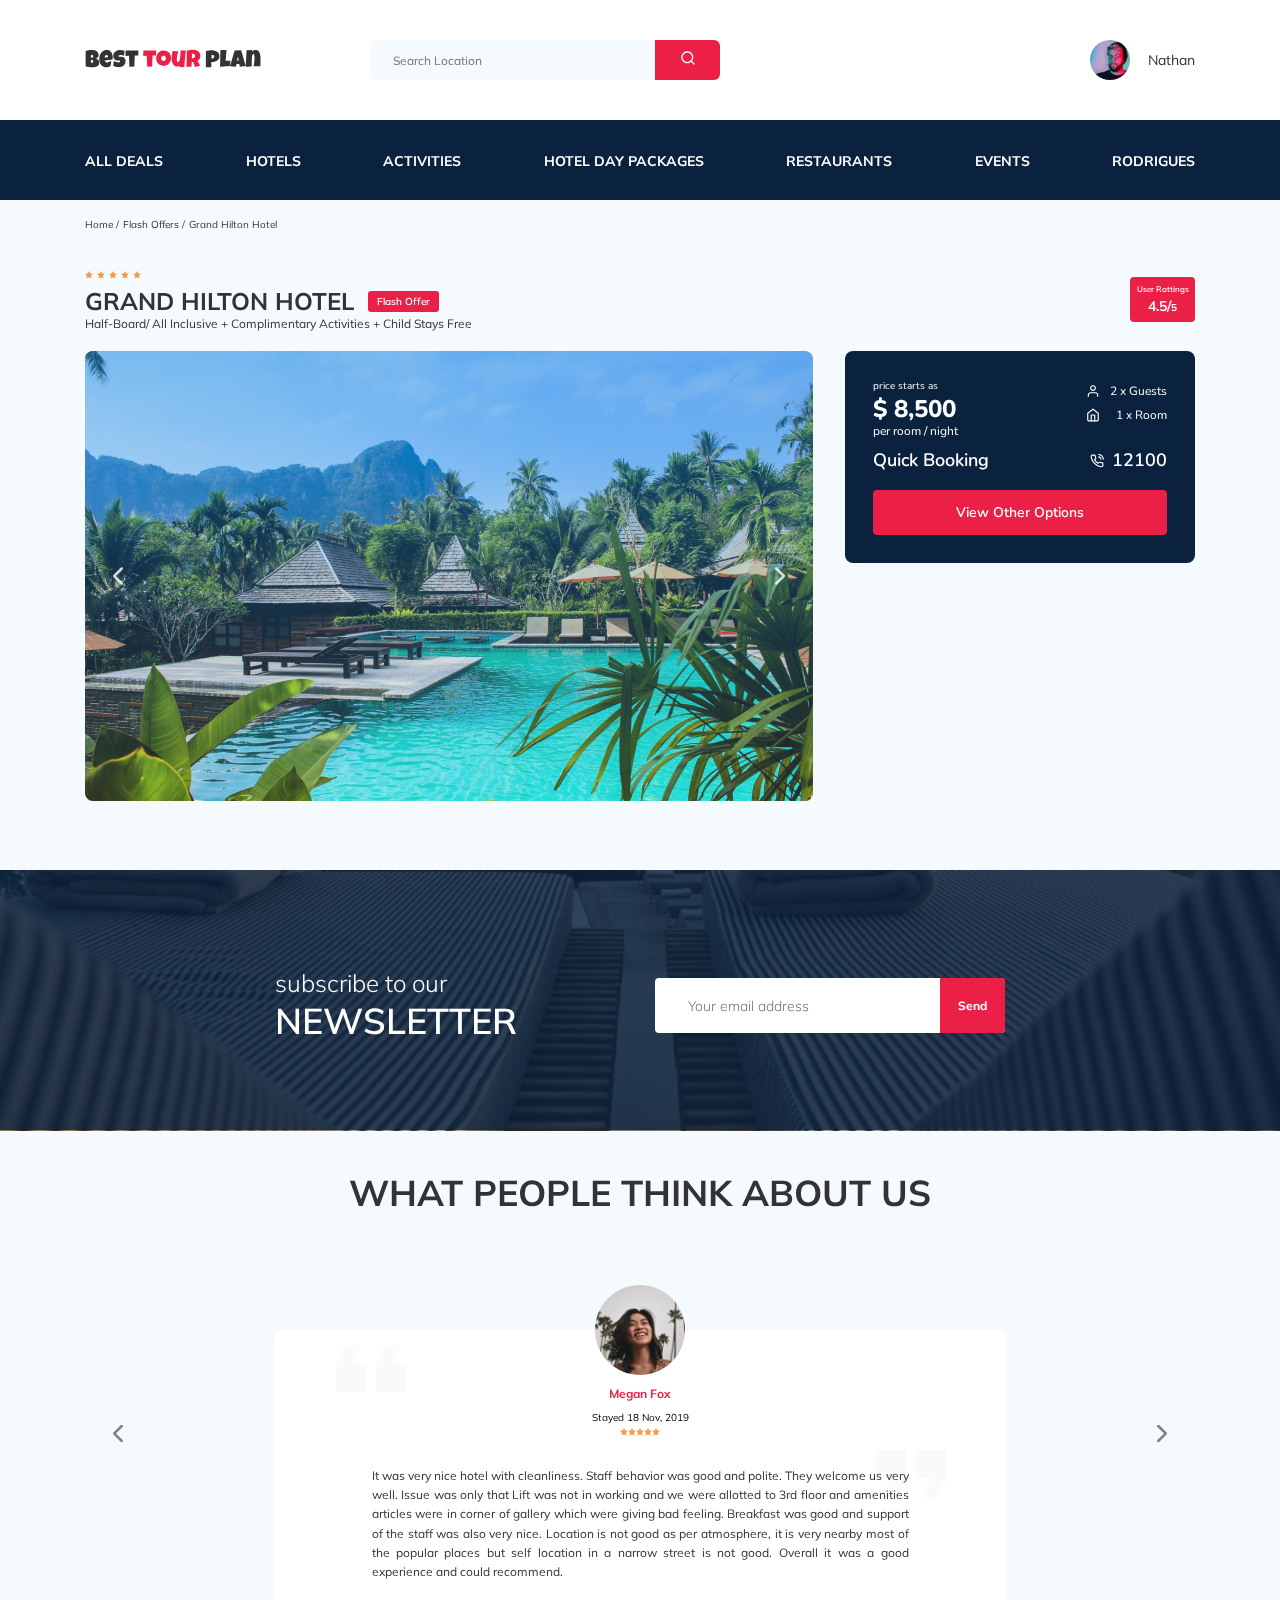
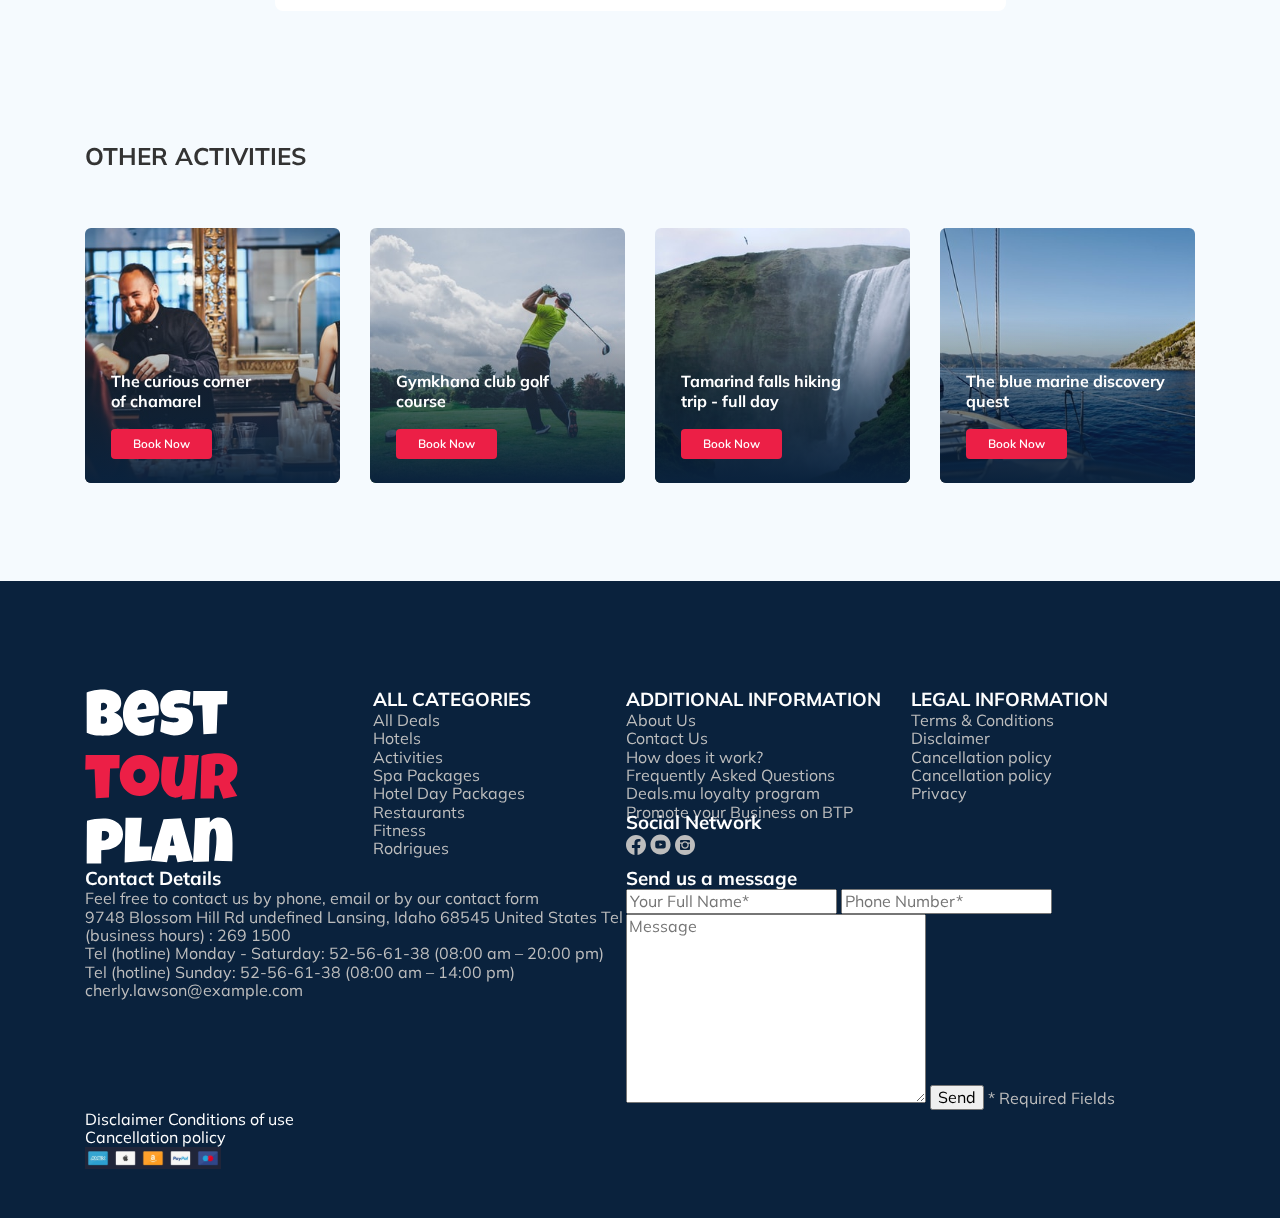
==== commit 437ebe04: "cread: footer html and start style for footer" ====
--- a/index.html
+++ b/index.html
@@ -173,192 +173,7 @@
     <!-- /.container -->
   </section>
   <!-- /.hotel -->
-
-  <div class="packages">
-    <div class="container">
-      <h2 class="packages__title">Other Packages</h2>
-      <div class="packages-wrapper">
-        <div class="card-small packages-wrapper__card-1">
-          <div class="card-small__top">
-            <span class="packages-offer card-small__packages-offer">Flash Offer</span>
-            <img src="img/packeges-1.jpg" alt="LUX* Belle Mare" class="card-small__image">
-          </div>
-          <!-- /.card-small__top -->
-          <div class="card-small__bottom">
-            <h3 class="packages-name card-small__packages-name">LUX* Belle Mare</h3>
-            <div class="person-room card-small__person-room">
-              <div class="person-room__wrapper">
-                <img src="img/packeges-map-pin.svg" alt="Icon: map-pin" class="person-room__icon">
-                <span class="person-room__text">1749 Wheeler Ridge  Delaware</span>
-              </div>
-              <div class="person-room__wrapper">
-                <img src="img/packeges-user.svg" alt="Icon: user" class="person-room__icon">
-                <span class="person-room__text">2 x Guests</span>
-              </div>
-              <div class="person-room__wrapper">
-                <img src="img/packeges-home.svg" alt="Icon: home" class="person-room__icon">
-                <span class="person-room__text">1 x Room</span>
-              </div>
-            </div>
-            <!-- ./person-room -->
-            <div class="packages-price card-small__packages-price">
-              <span class="packages-price__old">$ 8,500</span>
-              <span class="packages-price__young">$ 3,000</span>
-            </div>
-            <!-- ./card-small__price -->
-            <button class="packages-button card-small__packages-button">Book Now</button>
-          </div>
-          <!-- ./card-small__bottom -->
-        </div>
-        <!-- .card-small 1 -->
-        <div class="card-small packages-wrapper__card-2">
-          <div class="card-small__top">
-            <span class="packages-offer card-small__packages-offer">Flash Offer</span>
-            <img src="img/packeges-4.jpg" alt="Hotel Five Star" class="card-small__image">
-          </div>
-          <!-- /.card-small__top -->
-          <div class="card-small__bottom">
-            <h3 class="packages-name card-small__packages-name">Hotel Five Star</h3>
-            <div class="person-room card-small__person-room">
-              <div class="person-room__wrapper">
-                <img src="img/packeges-map-pin.svg" alt="Icon: map-pin" class="person-room__icon">
-                <span class="person-room__text">1749 Wheeler Ridge  Delaware</span>
-              </div>
-              <div class="person-room__wrapper">
-                <img src="img/packeges-user.svg" alt="Icon: user" class="person-room__icon">
-                <span class="person-room__text">2 x Guests</span>
-              </div>
-              <div class="person-room__wrapper">
-                <img src="img/packeges-home.svg" alt="Icon: home" class="person-room__icon">
-                <span class="person-room__text">1 x Room</span>
-              </div>
-            </div>
-            <!-- ./person-room -->
-            <div class="packages-price card-small__packages-price">
-              <span class="packages-price__old">$ 6,500</span>
-              <span class="packages-price__young">$ 3,500</span>
-            </div>
-            <!-- ./card-small__price -->
-            <button class="packages-button card-small__packages-button">Book Now</button>
-          </div>
-          <!-- ./card-small__bottom -->
-        </div>
-        <!-- .card-small 2 -->
-        <div class="card-small packages-wrapper__card-3">
-          <div class="card-small__top">
-            <span class="packages-offer card-small__packages-offer">Flash Offer</span>
-            <img src="img/packeges-2.jpg" alt="White Palace" class="card-small__image">
-          </div>
-          <!-- /.card-small__top -->
-          <div class="card-small__bottom">
-            <h3 class="packages-name card-small__packages-name">White Palace</h3>
-            <div class="person-room card-small__person-room">
-              <div class="person-room__wrapper">
-                <img src="img/packeges-map-pin.svg" alt="Icon: map-pin" class="person-room__icon">
-                <span class="person-room__text">1749 Wheeler Ridge  Delaware</span>
-              </div>
-              <div class="person-room__wrapper">
-                <img src="img/packeges-user.svg" alt="Icon: user" class="person-room__icon">
-                <span class="person-room__text">2 x Guests</span>
-              </div>
-              <div class="person-room__wrapper">
-                <img src="img/packeges-home.svg" alt="Icon: home" class="person-room__icon">
-                <span class="person-room__text">1 x Room</span>
-              </div>
-            </div>
-            <!-- ./person-room -->
-            <div class="packages-price card-small__packages-price">
-              <span class="packages-price__old">$ 10,500</span>
-              <span class="packages-price__young">$ 9,500</span>
-            </div>
-            <!-- ./card-small__price -->
-            <button class="packages-button card-small__packages-button">Book Now</button>
-          </div>
-          <!-- ./card-small__bottom -->
-        </div>
-        <!-- .card-small 3 -->
-        <div class="card-small packages-wrapper__card-4">
-          <div class="card-small__top">
-            <span class="packages-offer card-small__packages-offer">Flash Offer</span>
-            <img src="img/packeges-3.jpg" alt="Luxury Place" class="card-small__image">
-          </div>
-          <!-- /.card-small__top -->
-          <div class="card-small__bottom">
-            <h3 class="packages-name card-small__packages-name">Luxury Place</h3>
-            <div class="person-room card-small__person-room">
-              <div class="person-room__wrapper">
-                <img src="img/packeges-map-pin.svg" alt="Icon: map-pin" class="person-room__icon">
-                <span class="person-room__text">1749 Wheeler Ridge  Delaware</span>
-              </div>
-              <div class="person-room__wrapper">
-                <img src="img/packeges-user.svg" alt="Icon: user" class="person-room__icon">
-                <span class="person-room__text">2 x Guests</span>
-              </div>
-              <div class="person-room__wrapper">
-                <img src="img/packeges-home.svg" alt="Icon: home" class="person-room__icon">
-                <span class="person-room__text">1 x Room</span>
-              </div>
-            </div>
-            <!-- ./person-room -->
-            <div class="packages-price card-small__packages-price">
-              <span class="packages-price__old">$ 4,500</span>
-              <span class="packages-price__young">$ 2,500</span>
-            </div>
-            <!-- ./card-small__price -->
-            <button class="packages-button card-small__packages-button">Book Now</button>
-          </div>
-          <!-- ./card-small__bottom -->
-        </div>
-        <!-- .card-small 4 -->
-        <div class="card-big packages-wrapper__card-0">
-          <div class="card-big__top">
-            <span class="packages-offer card-big__packages-offer">Flash Offer</span>
-            <img src="img/packeges-big.jpg" alt="Hotel Blue Haven" class="card-big__image">
-          </div>
-          <!-- /.packages-top -->
-          <div class="card-big__botton">
-            <div class="packages-stars">
-              <img src="img/star.svg" alt="star">
-              <img src="img/star.svg" alt="star">
-              <img src="img/star.svg" alt="star">
-              <img src="img/star.svg" alt="star">
-              <img src="img/star.svg" alt="star">
-            </div>
-            <h3 class="packages-name card-big__packages-name">Hotel Blue Haven</h3>
-            <div class="card-big__text">Aute quis duis excepteur excepteur ipsum cat eiusmod consectetur enim laborum magna llit. Ipsum est fugiat velit ea llamco do esse ut in veniam sun in onsequat. Aute quis duis epteur excepteur ipsum occaecat eiusmod nsectetur enim laborum magna mollit. Ipsum est fugiat velit ea ullamco do</div>
-            <div class="person-room card-big__person-room">
-              <div class="person-room__wrapper">
-                <img src="img/packeges-map-pin.svg" alt="Icon: map-pin" class="person-room__icon">
-                <span class="person-room__text">1749 Wheeler Ridge  Delaware</span>
-              </div>
-              <div class="person-room__wrapper">
-                <img src="img/packeges-user.svg" alt="Icon: user" class="person-room__icon">
-                <span class="person-room__text">2 x Guests</span>
-              </div>
-              <div class="person-room__wrapper">
-                <img src="img/packeges-home.svg" alt="Icon: home" class="person-room__icon">
-                <span class="person-room__text">1 x Room</span>
-              </div>
-            </div>
-            <!-- ./person-room -->
-            <div class="packages-price card-big__packages-price">
-              <span class="packages-price__old">$ 10,500</span>
-              <span class="packages-price__young">$ 8,500</span>
-            </div>
-            <!-- ./packages-card__price -->
-            <button class="packages-button card-big__packages-button">Book Now</button>
-          </div>
-          <!-- ./packages-card__bottom -->
-        </div>
-        <!-- .card-big -->
-      </div>
-      <!-- /.packages-wrapper -->
-    </div>
-    <!-- /.container -->
-  </div>
-  <!-- /.packages -->
-
-  <section class="parallax-window newsletter" data-speed="0.5" data-parallax="scroll" sizes="100vw" sizes="100vh"
+  <section class="parallax-window newsletter" data-speed="0.5" data-parallax="scroll"
     data-image-src="img/Newsletter-bg.jpg">
     <div class="newsletter-wrapper">
       <h2 class="newsletter-title">
@@ -502,6 +317,92 @@
     <!-- /.container -->
   </section>
   <!-- /.activities -->
+  <footer class="footer">
+    <div class="container">
+      <div class="footer-wrapper">
+        <div class="footer-logo">
+          <img src="./img/Best-tour-plan-footer.svg" alt="Best-tour-plan">
+        </div>
+        <div class="footer-cont footer-cont--1">
+          <h3 class="footer-cont__title footer-title">ALL CATEGORIES</h3>
+          <ul class="footer-list">
+            <li class="footer-list__item"><a href="#" class="footer-list__link">All Deals</a></li>
+            <li class="footer-list__item"><a href="#" class="footer-list__link">Hotels</a></li>
+            <li class="footer-list__item"><a href="#" class="footer-list__link">Activities</a></li>
+            <li class="footer-list__item"><a href="#" class="footer-list__link">Spa Packages</a></li>
+            <li class="footer-list__item"><a href="#" class="footer-list__link">Hotel Day Packages</a></li>
+            <li class="footer-list__item"><a href="#" class="footer-list__link">Restaurants</a></li>
+            <li class="footer-list__item"><a href="#" class="footer-list__link">Fitness</a></li>
+            <li class="footer-list__item"><a href="#" class="footer-list__link">Rodrigues</a></li>
+          </ul>
+        </div>
+        <div class="footer-cont footer-cont--2">
+
+          <h3 class="footer-cont__title footer-title">
+            ADDITIONAL INFORMATION
+          </h3>
+          <ul class="footer-list">
+            <li class="footer-list__item"><a href="#" class="footer-list__link">About Us</a></li>
+            <li class="footer-list__item"><a href="#" class="footer-list__link">Contact Us</a></li>
+            <li class="footer-list__item"><a href="#" class="footer-list__link">How does it work?</a></li>
+            <li class="footer-list__item"><a href="#" class="footer-list__link">Frequently Asked Questions</a></li>
+            <li class="footer-list__item"><a href="#" class="footer-list__link">Deals.mu loyalty program</a></li>
+            <li class="footer-list__item"><a href="#" class="footer-list__link">Promote your Business on BTP</a></li>
+          </ul>
+        </div>
+        <div class="footer-cont footer-cont--3">
+
+          <h3 class="footer-cont__title footer-title">LEGAL INFORMATION</h3>
+          <ul class="footer-list">
+            <li class="footer-list__item"><a href="#" class="footer-list__link">Terms & Conditions</a></li>
+            <li class="footer-list__item"><a href="#" class="footer-list__link">Disclaimer</a></li>
+            <li class="footer-list__item"><a href="#" class="footer-list__link">Cancellation policy</a></li>
+            <li class="footer-list__item"><a href="#" class="footer-list__link">Cancellation policy</a></li>
+            <li class="footer-list__item"><a href="#" class="footer-list__link">Privacy</a></li>
+          </ul>
+        </div>
+        <div class="social-network">
+          <h3 class="footer-title social-network__title">Social Network</h3>
+          <div class="social-network__wrapper">
+            <a href="#" class="social-network__link"><img src="./img/fb.svg" alt="fb" class="social-network__icon"></a>
+            <a href="#" class="social-network__link"><img src="./img/yt.svg" alt="yt" class="social-network__icon"></a>
+            <a href="#" class="social-network__link"><img src="./img/inst.svg" alt="inst"
+                class="social-network__icon"></a>
+          </div>
+        </div>
+        <div class="contact-details">
+          <h3 class="footer-title contact-details__title">Contact Details</h3>
+          <span class="contact-details__subtitle">Feel free to contact us by phone, email or by our contact form</span>
+          <div class="contact-details__info">
+            <span class="contact-details__contact">9748 Blossom Hill Rd undefined Lansing, Idaho 68545 United States</span>
+            <span class="contact-details__contact">Tel (business hours) : 269 1500<br>
+              Tel (hotline) Monday - Saturday: 52-56-61-38 (08:00 am – 20:00 pm)<br>
+              Tel (hotline) Sunday: 52-56-61-38 (08:00 am – 14:00 pm)</span>
+            <span class="contact-details__contact">cherly.lawson@example.com</span>
+          </div>
+        </div>
+        <form action="#" class="footer-form">
+          <h3 class="footer-title footer-form__title">Send us a message</h3>
+          <input type="text" class="footer-form__input" placeholder="Your Full Name*">
+          <input type="text" class="footer-form__input" placeholder="Phone Number*">
+          <textarea class="footer-form__textarea" cols="30" rows="10" placeholder="Message"></textarea>
+          <button class="footer-form__button">Send</button>
+          <span class="footer-form__required">* Required Fields</span>
+        </form>
+        <div class="footer-end">
+          <div class="footer-end__text">
+            <a href="#" class="footer-end__link">Disclaimer</a>
+            <a href="#" class="footer-end__link">Conditions of use</a>
+            <a href="#" class="footer-end__link">Cancellation policy</a>
+          </div>
+          <img src="./img/card-pay.svg" alt="pay" class="footer-end__image">
+        </div>
+      </div>
+      <!-- .footer-wrapper -->
+    </div>
+    <!-- ./container -->
+  </footer>
+  <!-- ./footer -->
 
   <script src="https://ajax.googleapis.com/ajax/libs/jquery/1.11.0/jquery.min.js"></script>
   <script src="js/parallax.min.js"></script>
--- a/css/style.css
+++ b/css/style.css
@@ -811,272 +811,6 @@
   width: 100%;
 }
 
-.person-room__wrapper {
-  margin-bottom: 8px;
-}
-
-.person-room__icon {
-  margin-right: 11px;
-}
-
-.person-room__text {
-  font-weight: normal;
-  font-size: 12px;
-  line-height: 15px;
-}
-
-.packages {
-  padding: 39px 0 70px;
-}
-
-.packages__title {
-  margin: 0;
-  margin-bottom: 65px;
-  font-weight: bold;
-  font-size: 36px;
-  line-height: 45px;
-  text-align: center;
-  text-transform: uppercase;
-}
-
-.packages-wrapper {
-  color: #FFFFFF;
-  display: -ms-grid;
-  display: grid;
-      grid-template-areas: "card-0 card-0 card-1" "card-2 card-3 card-4";
-  -ms-grid-columns: 350px 350px 350px;
-      grid-template-columns: 350px 350px 350px;
-  -ms-grid-rows: 1fr 1fr;
-      grid-template-rows: 1fr 1fr;
-  grid-gap: 30px;
-}
-
-.packages-wrapper__card-0 {
-  -ms-grid-row: 1;
-  -ms-grid-column: 1;
-  -ms-grid-column-span: 2;
-  grid-area: card-0;
-}
-
-.packages-wrapper__card-1 {
-  -ms-grid-row: 1;
-  -ms-grid-column: 3;
-  grid-area: card-1;
-}
-
-.packages-wrapper__card-2 {
-  -ms-grid-row: 2;
-  -ms-grid-column: 1;
-  grid-area: card-2;
-}
-
-.packages-wrapper__card-3 {
-  -ms-grid-row: 2;
-  -ms-grid-column: 2;
-  grid-area: card-3;
-}
-
-.packages-wrapper__card-4 {
-  -ms-grid-row: 2;
-  -ms-grid-column: 3;
-  grid-area: card-4;
-}
-
-.packages-offer {
-  position: absolute;
-  top: 26px;
-  left: 0;
-  background: #EC1F46;
-  border-top-right-radius: 4px;
-  border-bottom-right-radius: 4px;
-  color: #FFFFFF;
-  padding: 4px 9px;
-  font-style: normal;
-  font-weight: 600;
-  font-size: 8px;
-  line-height: 10px;
-}
-
-.packages-name {
-  margin: 0;
-  font-weight: bold;
-  font-size: 18px;
-  line-height: 23px;
-}
-
-.packages-price {
-  display: -ms-grid;
-  display: grid;
-}
-
-.packages-price__old {
-  font-weight: normal;
-  font-size: 14px;
-  line-height: 18px;
-  -webkit-text-decoration-line: line-through;
-          text-decoration-line: line-through;
-}
-
-.packages-price__young {
-  font-style: normal;
-  font-weight: bold;
-  font-size: 24px;
-  line-height: 30px;
-}
-
-.packages-button {
-  font-weight: 600;
-  font-size: 14px;
-  line-height: 19px;
-  width: 120px;
-  height: 40px;
-  color: #FFFFFF;
-  background: #EC1F46;
-  border: none;
-  outline: none;
-  border-radius: 4px;
-}
-
-.card-small {
-  position: relative;
-  display: -ms-grid;
-  display: grid;
-  -ms-grid-rows: 250px 1fr;
-  -ms-grid-columns: 1fr;
-      grid-template: 250px 1fr / 1fr;
-  width: 350px;
-  min-height: 500px;
-  border-radius: 8px;
-  overflow: hidden;
-}
-
-.card-small__top {
-  width: 350px;
-  height: 250px;
-}
-
-.card-small__packages-offer {
-  padding: 4px 9px;
-  font-style: normal;
-  font-weight: 600;
-  font-size: 8px;
-  line-height: 10px;
-}
-
-.card-small__image {
-  width: 100%;
-  height: 100%;
-  -o-object-fit: cover;
-     object-fit: cover;
-}
-
-.card-small__bottom {
-  padding: 30px 21px 25px 32px;
-  display: -ms-grid;
-  display: grid;
-  background: #0A223D;
-  -ms-grid-rows: -webkit-min-content;
-  -ms-grid-rows: min-content;
-  -ms-grid-columns: 1fr 1fr;
-      grid-template: -webkit-min-content / 1fr 1fr;
-      grid-template: min-content / 1fr 1fr;
-}
-
-.card-small__packages-name {
-  margin-bottom: 23px;
-  -ms-grid-column: 1;
-  -ms-grid-column-span: 2;
-  grid-column: 1 / 3;
-  -ms-grid-row: 1;
-  grid-row: 1;
-}
-
-.card-small__person-room {
-  -ms-grid-column: 1;
-  -ms-grid-column-span: 2;
-  grid-column: 1 / 3;
-  -ms-grid-row: 2;
-  grid-row: 2;
-}
-
-.card-small__packages-button {
-  -ms-flex-item-align: end;
-      -ms-grid-row-align: end;
-      align-self: end;
-  -ms-grid-column-align: end;
-      justify-self: end;
-}
-
-.card-big {
-  position: relative;
-  width: 729px;
-  display: -ms-grid;
-  display: grid;
-  -ms-grid-rows: 500px;
-      grid-template-rows: 500px;
-  -ms-grid-columns: 366px 388px;
-      grid-template-columns: 366px 388px;
-  min-height: 500px;
-  border-radius: 8px;
-  overflow: hidden;
-}
-
-.card-big__packages-offer {
-  font-style: normal;
-  font-weight: 600;
-  font-size: 12px;
-  line-height: 15px;
-  padding: 8px 16px 8px 12px;
-}
-
-.card-big__image {
-  width: 100%;
-  height: 100%;
-  -o-object-fit: cover;
-     object-fit: cover;
-}
-
-.card-big__botton {
-  border-top-right-radius: 8px;
-  border-bottom-right-radius: 8px;
-  padding: 40px 46px 30px 43px;
-  display: -ms-grid;
-  display: grid;
-  -ms-grid-rows: (-webkit-max-content)[5];
-  -ms-grid-rows: (max-content)[5];
-  -ms-grid-columns: 1fr 1fr;
-      grid-template: repeat(5, -webkit-max-content)/1fr 1fr;
-      grid-template: repeat(5, max-content)/1fr 1fr;
-  background: #0A223D;
-}
-
-.card-big__packages-name {
-  grid-column: span 2;
-  margin-bottom: 27px;
-}
-
-.card-big__text {
-  font-weight: normal;
-  font-size: 14px;
-  line-height: 22px;
-  grid-column: span 2;
-  margin-bottom: 46px;
-}
-
-.card-big__person-room {
-  grid-column: span 2;
-  margin-bottom: 28px;
-}
-
-.card-big__packages-button {
-  margin-top: 20px;
-  -ms-flex-item-align: end;
-      -ms-grid-row-align: end;
-      align-self: end;
-  -ms-grid-column-align: end;
-      justify-self: end;
-}
-
 .newsletter {
   padding: 78px 0 67px;
   position: relative;
@@ -1344,6 +1078,7 @@
 }
 
 .activities__button {
+  font-family: Nunito;
   font-style: normal;
   font-weight: 600;
   font-size: 12px;
@@ -1392,6 +1127,116 @@
   z-index: -1;
 }
 
+.footer {
+  padding: 108px 0 46px;
+  background: #0A223D;
+}
+
+.footer-wrapper {
+  display: -ms-grid;
+  display: grid;
+  -ms-grid-columns: reapet(4, min-content);
+      grid-template-columns: reapet(4, -webkit-min-content);
+      grid-template-columns: reapet(4, min-content);
+  -ms-grid-rows: reapet(4, min-content);
+      grid-template-rows: reapet(4, -webkit-min-content);
+      grid-template-rows: reapet(4, min-content);
+}
+
+.footer-logo {
+  -ms-grid-column: 1;
+  -ms-grid-column-span: 1;
+  grid-column: 1 / 2;
+  -ms-grid-row: 1;
+  -ms-grid-row-span: 2;
+  grid-row: 1 / 3;
+}
+
+.footer-cont--1 {
+  -ms-grid-column: 2;
+  -ms-grid-column-span: 1;
+  grid-column: 2 / 3;
+  -ms-grid-row: 1;
+  -ms-grid-row-span: 2;
+  grid-row: 1 / 3;
+}
+
+.footer-cont--2 {
+  -ms-grid-column: 3;
+  -ms-grid-column-span: 1;
+  grid-column: 3 / 4;
+  -ms-grid-row: 1;
+  -ms-grid-row-span: 2;
+  grid-row: 1 / 3;
+}
+
+.footer-cont--3 {
+  -ms-grid-column: 4;
+  -ms-grid-column-span: 1;
+  grid-column: 4 / 5;
+  -ms-grid-row: 1;
+  -ms-grid-row-span: 1;
+  grid-row: 1 / 2;
+}
+
+.footer-title {
+  color: #FFFFFF;
+  margin: 0;
+  padding: 0;
+}
+
+.footer-list {
+  list-style: none;
+  padding: 0;
+  margin: 0;
+}
+
+.footer-list__link {
+  text-decoration: none;
+  color: #BDBDBD;
+}
+
+.footer-form {
+  -ms-grid-column: 3;
+  -ms-grid-column-span: 2;
+  grid-column: 3 / 5;
+  -ms-grid-row: 3;
+  -ms-grid-row-span: 1;
+  grid-row: 3 / 4;
+  color: #BDBDBD;
+}
+
+.footer-end__link {
+  color: #FFFFFF;
+  text-decoration: none;
+}
+
+.social-network {
+  -ms-grid-column: 3;
+  -ms-grid-column-span: 2;
+  grid-column: 3 / 5;
+  -ms-grid-row: 2;
+  -ms-grid-row-span: 1;
+  grid-row: 2 / 3;
+}
+
+.contact-details {
+  -ms-grid-column: 1;
+  -ms-grid-column-span: 2;
+  grid-column: 1 / 3;
+  -ms-grid-row: 3;
+  -ms-grid-row-span: 1;
+  grid-row: 3 / 4;
+}
+
+.contact-details__subtitle {
+  color: #BDBDBD;
+}
+
+.contact-details__contact {
+  color: #BDBDBD;
+}
+
 @media (max-width: 1200px) {
   .container {
     max-width: 960px;
@@ -1402,31 +1247,6 @@
   }
   .card {
     width: 220px;
-  }
-  .packages-wrapper {
-        grid-template-areas: "card-0 card-0" "card-1 card-2" "card-3 card-4";
-    -ms-grid-columns: 1fr 1fr;
-        grid-template-columns: 1fr 1fr;
-    -ms-grid-rows: 1fr 1fr 1fr;
-        grid-template-rows: 1fr 1fr 1fr;
-    grid-gap: 30px;
-  }
-  .card-small {
-    -ms-grid-rows: 1fr 1fr;
-    -ms-grid-columns: 1fr;
-        grid-template: 1fr 1fr / 1fr;
-    width: 100%;
-    min-height: 500px;
-  }
-  .card-small__top {
-    width: 100%;
-  }
-  .card-big {
-    width: 100%;
-    -ms-grid-rows: 500px;
-        grid-template-rows: 500px;
-    -ms-grid-columns: 1fr 1fr;
-        grid-template-columns: 1fr 1fr;
   }
 }
 
@@ -1495,9 +1315,6 @@
   .subscribe {
     margin-top: -5px;
   }
-  .reviews {
-    padding: 40px 0 90px 0;
-  }
   .reviews__title {
     font-size: 30px;
     margin-bottom: 45px;
@@ -1527,23 +1344,11 @@
     padding-top: 50px;
   }
   .activities__card {
-    margin-bottom: 20px;
+    margin-bottom: 35px;
   }
   .activities-wrapper {
     -ms-flex-wrap: wrap;
         flex-wrap: wrap;
-  }
-  .packages {
-    padding: 10px 0 60px;
-  }
-  .packages__title {
-    margin-bottom: 35px;
-  }
-  .card-big {
-    -ms-grid-rows: 500px;
-        grid-template-rows: 500px;
-    -ms-grid-columns: 330px 1fr;
-        grid-template-columns: 330px 1fr;
   }
 }
 
@@ -1647,35 +1452,6 @@
     width: 46%;
     height: 255px;
   }
-  .packages-wrapper {
-        grid-template-areas: "card-0" "card-0" "card-1" "card-2" "card-3" "card-4";
-    -ms-grid-columns: 1fr;
-        grid-template-columns: 1fr;
-    -ms-grid-rows: 0.5fr 0.5fr (min-content)[4];
-        grid-template-rows: 0.5fr 0.5fr repeat(4, -webkit-min-content);
-        grid-template-rows: 0.5fr 0.5fr repeat(4, min-content);
-    grid-gap: 30px;
-  }
-  .card-small {
-    -ms-grid-rows: 1fr 1fr;
-    -ms-grid-columns: 1fr;
-        grid-template: 1fr 1fr / 1fr;
-    width: 100%;
-    height: 580px;
-  }
-  .card-small__top {
-    height: 290px;
-  }
-  .card-big {
-    width: 100%;
-    -ms-grid-rows: 350px 1fr;
-        grid-template-rows: 350px 1fr;
-    -ms-grid-columns: 1fr;
-        grid-template-columns: 1fr;
-  }
-  .card-big__botton {
-    border-top-right-radius: 0px;
-  }
 }
 
 @media (max-width: 640px) {
@@ -1703,12 +1479,12 @@
             transform: translateX(50%);
     margin-right: -65px;
   }
-  .packages-wrapper {
-    grid-gap: 15px;
-  }
 }
 
 @media (max-width: 530px) {
+  .activities__card {
+    margin-bottom: 20px;
+  }
   .card {
     width: 100%;
   }
@@ -1730,15 +1506,6 @@
   .reviews-slider__text {
     text-align: left;
   }
-  .card-big__botton {
-    padding: 30px 21px 25px 32px;
-  }
-  .packages-button {
-    font-size: 10px;
-    width: 90px;
-    height: 30px;
-    margin-bottom: 15px;
-  }
 }
 
 @media (max-width: 320px) {
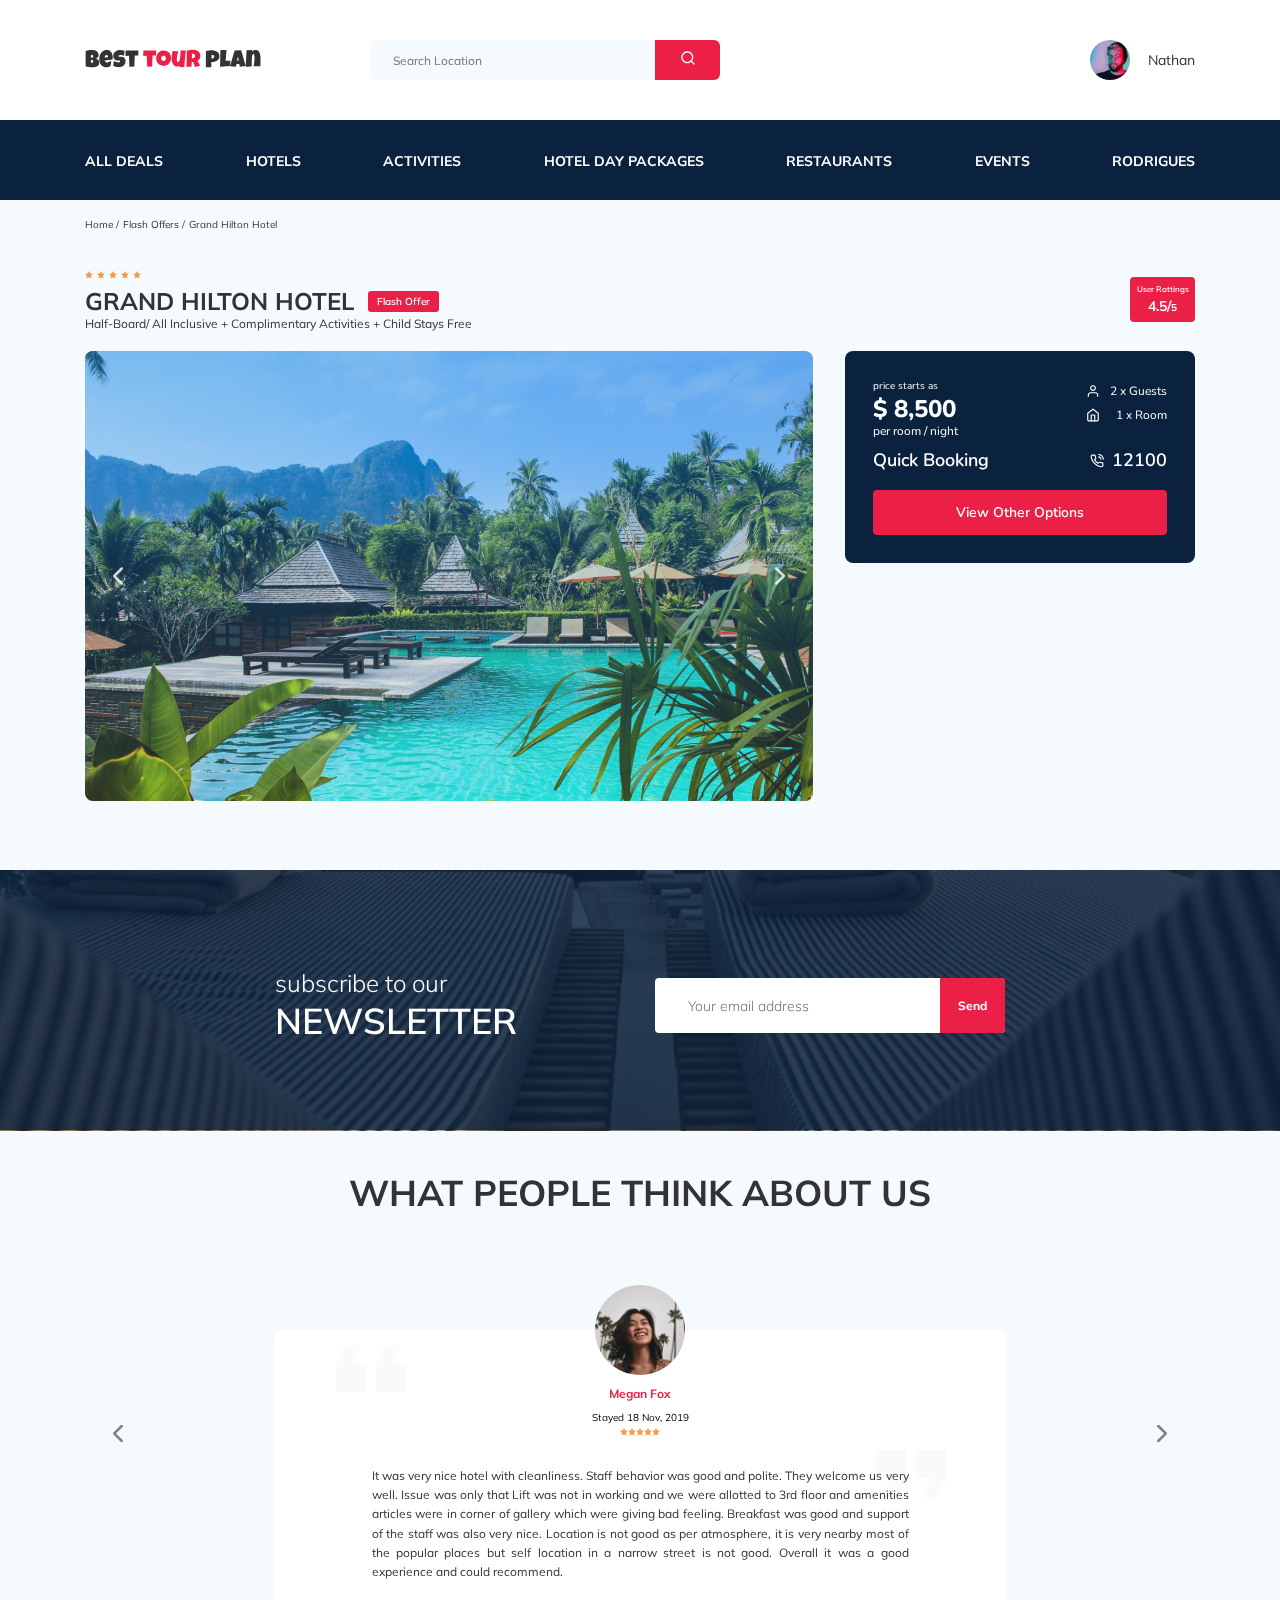
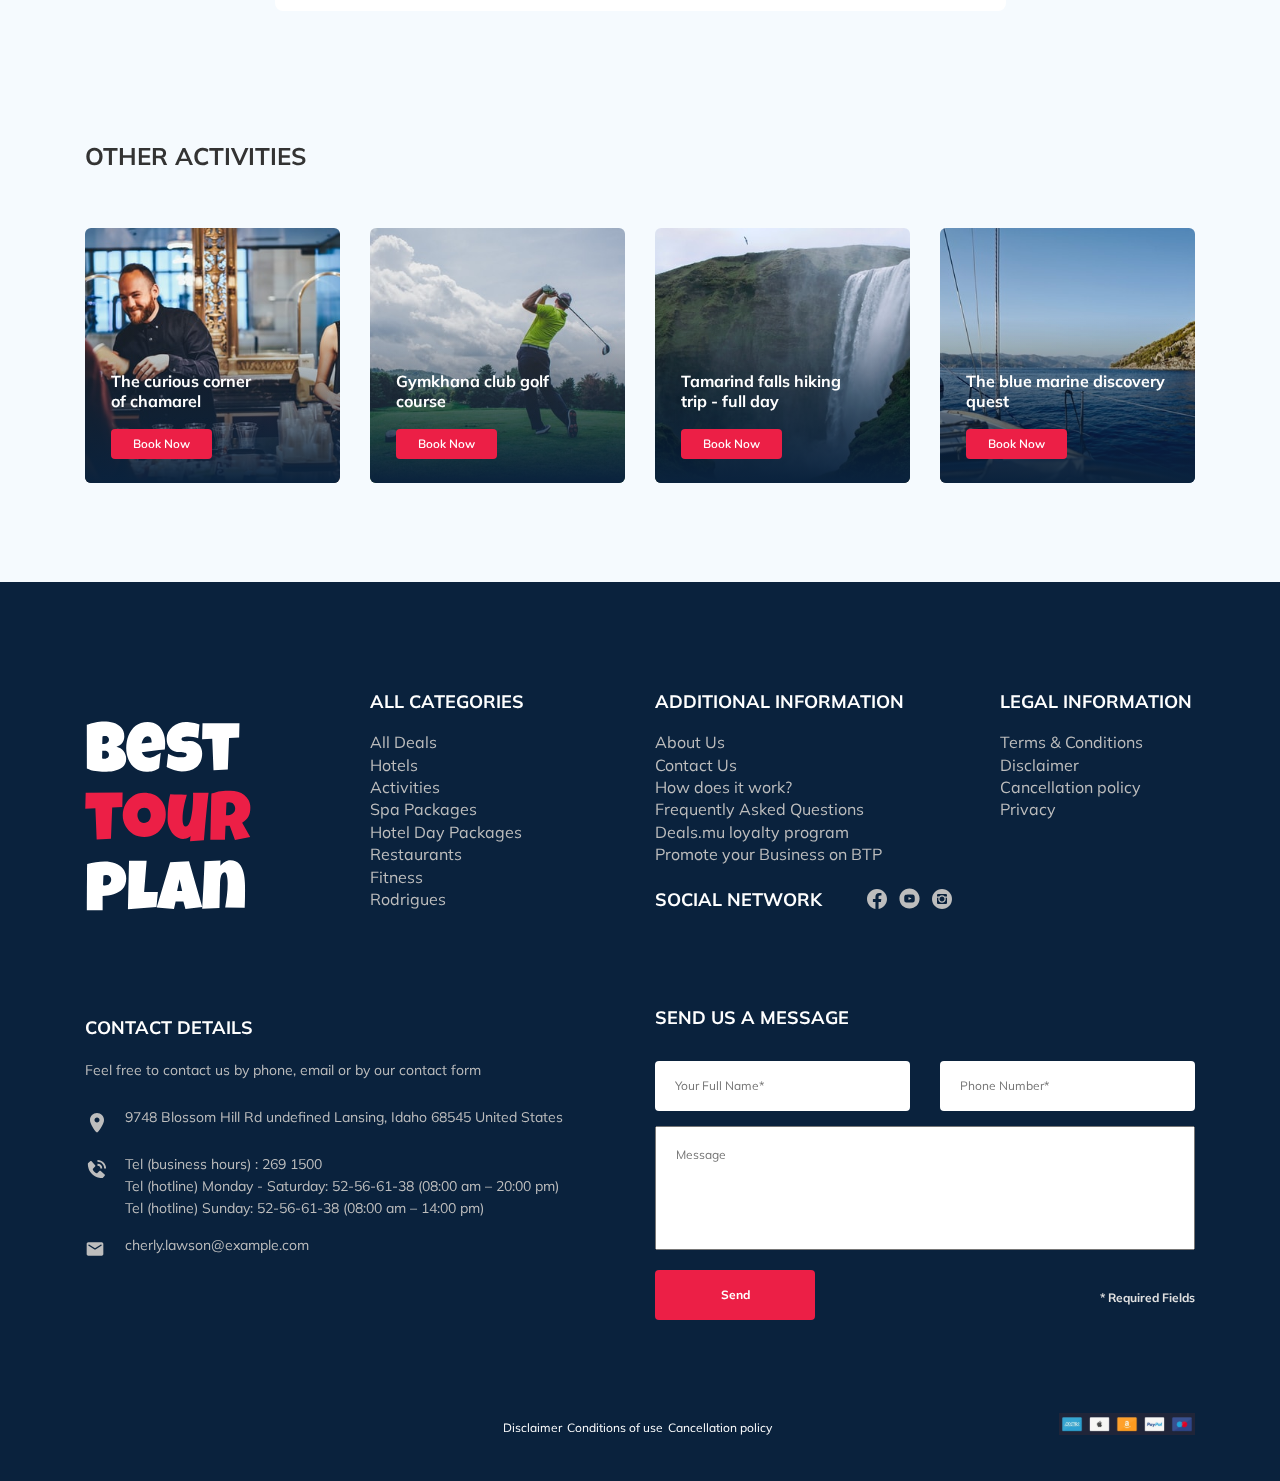
==== commit 1a453dab: "create: ready grid footer" ====
--- a/index.html
+++ b/index.html
@@ -321,7 +321,7 @@
     <div class="container">
       <div class="footer-wrapper">
         <div class="footer-logo">
-          <img src="./img/Best-tour-plan-footer.svg" alt="Best-tour-plan">
+          <img class="footer-logo__image" src="./img/Best-tour-plan-footer.svg" alt="Best-tour-plan">
         </div>
         <div class="footer-cont footer-cont--1">
           <h3 class="footer-cont__title footer-title">ALL CATEGORIES</h3>
@@ -357,7 +357,6 @@
             <li class="footer-list__item"><a href="#" class="footer-list__link">Terms & Conditions</a></li>
             <li class="footer-list__item"><a href="#" class="footer-list__link">Disclaimer</a></li>
             <li class="footer-list__item"><a href="#" class="footer-list__link">Cancellation policy</a></li>
-            <li class="footer-list__item"><a href="#" class="footer-list__link">Cancellation policy</a></li>
             <li class="footer-list__item"><a href="#" class="footer-list__link">Privacy</a></li>
           </ul>
         </div>
@@ -374,17 +373,17 @@
           <h3 class="footer-title contact-details__title">Contact Details</h3>
           <span class="contact-details__subtitle">Feel free to contact us by phone, email or by our contact form</span>
           <div class="contact-details__info">
-            <span class="contact-details__contact">9748 Blossom Hill Rd undefined Lansing, Idaho 68545 United States</span>
-            <span class="contact-details__contact">Tel (business hours) : 269 1500<br>
+            <span class="contact-details__contact"><img src="./img/ic_round-location-on.svg" alt="address" class="contact-details__icon"> 9748 Blossom Hill Rd undefined Lansing, Idaho 68545 United States</span>
+            <span class="contact-details__contact"><img src="./img/bx_bxs-phone-call.svg" alt="phone" class="contact-details__icon"> Tel (business hours) : 269 1500<br>
               Tel (hotline) Monday - Saturday: 52-56-61-38 (08:00 am – 20:00 pm)<br>
               Tel (hotline) Sunday: 52-56-61-38 (08:00 am – 14:00 pm)</span>
-            <span class="contact-details__contact">cherly.lawson@example.com</span>
+              <span class="contact-details__contact"> <img src="./img/ic_round-email.svg" alt="email" class="contact-details__icon">cherly.lawson@example.com</span>
           </div>
         </div>
         <form action="#" class="footer-form">
           <h3 class="footer-title footer-form__title">Send us a message</h3>
-          <input type="text" class="footer-form__input" placeholder="Your Full Name*">
-          <input type="text" class="footer-form__input" placeholder="Phone Number*">
+          <input type="text" class="footer-form__input footer-form__input--1" placeholder="Phone Number*">
+          <input type="text" class="footer-form__input footer-form__input--2" placeholder="Your Full Name*">
           <textarea class="footer-form__textarea" cols="30" rows="10" placeholder="Message"></textarea>
           <button class="footer-form__button">Send</button>
           <span class="footer-form__required">* Required Fields</span>
--- a/css/style.css
+++ b/css/style.css
@@ -1034,7 +1034,7 @@
 }
 
 .activities {
-  padding: 60px 0 98px;
+  padding: 60px 0 99px;
 }
 
 .activities__title {
@@ -1135,21 +1135,28 @@
 .footer-wrapper {
   display: -ms-grid;
   display: grid;
-  -ms-grid-columns: reapet(4, min-content);
-      grid-template-columns: reapet(4, -webkit-min-content);
-      grid-template-columns: reapet(4, min-content);
-  -ms-grid-rows: reapet(4, min-content);
-      grid-template-rows: reapet(4, -webkit-min-content);
-      grid-template-rows: reapet(4, min-content);
+  -ms-grid-columns: 285px 285px 345px auto;
+      grid-template-columns: 285px 285px 345px auto;
+  -ms-grid-rows: min-content min-content 75px min-content 115px;
+      grid-template-rows: -webkit-min-content -webkit-min-content 75px -webkit-min-content 115px;
+      grid-template-rows: min-content min-content 75px min-content 115px;
 }
 
 .footer-logo {
+  width: 166px;
+  height: 192px;
+  margin-top: 30px;
   -ms-grid-column: 1;
   -ms-grid-column-span: 1;
   grid-column: 1 / 2;
   -ms-grid-row: 1;
   -ms-grid-row-span: 2;
   grid-row: 1 / 3;
+}
+
+.footer-logo__image {
+  width: 100%;
+  height: 100%;
 }
 
 .footer-cont--1 {
@@ -1168,6 +1175,8 @@
   -ms-grid-row: 1;
   -ms-grid-row-span: 2;
   grid-row: 1 / 3;
+  -ms-grid-column-align: start;
+      justify-self: start;
 }
 
 .footer-cont--3 {
@@ -1177,12 +1186,18 @@
   -ms-grid-row: 1;
   -ms-grid-row-span: 1;
   grid-row: 1 / 2;
+  -ms-grid-column-align: start;
+      justify-self: start;
 }
 
 .footer-title {
   color: #FFFFFF;
   margin: 0;
   padding: 0;
+  margin-bottom: 20px;
+  font-weight: bold;
+  font-size: 18px;
+  line-height: 23px;
 }
 
 .footer-list {
@@ -1191,6 +1206,10 @@
   margin: 0;
 }
 
+.footer-list__item {
+  margin-bottom: 4px;
+}
+
 .footer-list__link {
   text-decoration: none;
   color: #BDBDBD;
@@ -1200,15 +1219,180 @@
   -ms-grid-column: 3;
   -ms-grid-column-span: 2;
   grid-column: 3 / 5;
+  -ms-grid-row: 4;
+  -ms-grid-row-span: 1;
+  grid-row: 4 / 5;
+  color: #BDBDBD;
+  display: -ms-grid;
+  display: grid;
+  -ms-grid-columns: 285px min-content;
+      grid-template-columns: 285px -webkit-min-content;
+      grid-template-columns: 285px min-content;
+  -ms-grid-rows: 55px min-content 124px min-content;
+      grid-template-rows: 55px -webkit-min-content 124px -webkit-min-content;
+      grid-template-rows: 55px min-content 124px min-content;
+}
+
+.footer-form__title {
+  margin-bottom: 50px;
+  -ms-grid-column: 1;
+  -ms-grid-column-span: 2;
+  grid-column: 1 / 3;
+  -ms-grid-row: 1;
+  -ms-grid-row-span: 1;
+  grid-row: 1 / 2;
+  margin: 0;
+  padding: 0;
+  font-family: Mulish;
+  font-style: normal;
+  font-weight: bold;
+  font-size: 18px;
+  line-height: 23px;
+  text-transform: uppercase;
+}
+
+.footer-form__input {
+  border: none;
+  width: 255px;
+  height: 50px;
+  background: #FFFFFF;
+  border-radius: 4px;
+  margin-bottom: 15px;
+  font-family: Mulish;
+  font-style: normal;
+  font-weight: normal;
+  font-size: 12px;
+  line-height: 15px;
+  color: #BDBDBD;
+  padding-left: 20px;
+  padding-right: 20px;
+  outline: none;
+}
+
+.footer-form__input--1 {
+  -ms-grid-column: 2;
+  -ms-grid-column-span: 1;
+  grid-column: 2 / 3;
+  -ms-grid-row: 2;
+  -ms-grid-row-span: 1;
+  grid-row: 2 / 3;
+}
+
+.footer-form__input--2 {
+  -ms-grid-column: 1;
+  -ms-grid-column-span: 1;
+  grid-column: 1 / 2;
+  -ms-grid-row: 2;
+  -ms-grid-row-span: 1;
+  grid-row: 2 / 3;
+}
+
+.footer-form__textarea {
+  padding: 20px;
+  resize: none;
+  outline: none;
+  -ms-grid-column: 1;
+  -ms-grid-column-span: 2;
+  grid-column: 1 / 3;
   -ms-grid-row: 3;
+  grid-row: 3;
+  font-family: Mulish;
+  font-style: normal;
+  font-weight: normal;
+  font-size: 12px;
+  line-height: 15px;
+  color: #BDBDBD;
+}
+
+.footer-form__button {
+  border: none;
+  outline: none;
+  font-family: Mulish;
+  font-style: normal;
+  font-weight: bold;
+  font-size: 12px;
+  line-height: 15px;
+  color: #FFFFFF;
+  margin-top: 20px;
+  -ms-grid-column: 1;
+  -ms-grid-column-span: 1;
+  grid-column: 1 / 2;
+  -ms-grid-row: 4;
+  grid-row: 4;
+  width: 160px;
+  height: 50px;
+  background: #EC1F46;
+  border-radius: 4px;
+}
+
+.footer-form__required {
+  -ms-grid-column: 2;
+  -ms-grid-column-span: 1;
+  grid-column: 2 / 3;
+  -ms-grid-row: 4;
+  grid-row: 4;
+  -ms-grid-column-align: end;
+      justify-self: end;
+  -ms-flex-item-align: end;
+      -ms-grid-row-align: end;
+      align-self: end;
+  margin-bottom: 15px;
+  font-family: Mulish;
+  font-style: normal;
+  font-weight: bold;
+  font-size: 12px;
+  line-height: 15px;
+  color: #E0E0E0;
+}
+
+.footer-end {
+  width: 100%;
+  -ms-grid-column: 1;
+  -ms-grid-column-span: 4;
+  grid-column: 1 / 5;
+  -ms-grid-row: 5;
   -ms-grid-row-span: 1;
-  grid-row: 3 / 4;
-  color: #BDBDBD;
+  grid-row: 5 / 6;
+  display: -ms-grid;
+  display: grid;
+  -ms-grid-columns: 25% 25% 25% 25%;
+      grid-template-columns: 25% 25% 25% 25%;
+  -ms-grid-rows: 100%;
+      grid-template-rows: 100%;
+}
+
+.footer-end__text {
+  justify-self: center;
+  -ms-flex-item-align: end;
+      align-self: end;
+  -ms-grid-column: 2;
+  -ms-grid-column-span: 2;
+  grid-column: 2 / 4;
+  margin-right: 4;
+  display: -webkit-box;
+  display: -ms-flexbox;
+  display: flex;
 }
 
 .footer-end__link {
   color: #FFFFFF;
+  margin-right: 5px;
+  -ms-grid-column-align: end;
+      justify-self: end;
   text-decoration: none;
+  font-weight: normal;
+  font-size: 12px;
+  line-height: 15px;
+}
+
+.footer-end__image {
+  -ms-grid-column-align: end;
+      justify-self: end;
+  -ms-flex-item-align: end;
+      -ms-grid-row-align: end;
+      align-self: end;
+  width: 136px;
+  height: 22px;
 }
 
 .social-network {
@@ -1218,23 +1402,82 @@
   -ms-grid-row: 2;
   -ms-grid-row-span: 1;
   grid-row: 2 / 3;
+  display: -webkit-box;
+  display: -ms-flexbox;
+  display: flex;
+  margin-top: 65px;
+}
+
+.social-network__title {
+  font-weight: bold;
+  font-size: 18px;
+  line-height: 23px;
+  text-transform: uppercase;
+}
+
+.social-network__wrapper {
+  margin-left: 45px;
+}
+
+.social-network__link {
+  margin-right: 8px;
 }
 
 .contact-details {
+  margin-top: 10px;
   -ms-grid-column: 1;
   -ms-grid-column-span: 2;
   grid-column: 1 / 3;
-  -ms-grid-row: 3;
+  -ms-grid-row: 4;
   -ms-grid-row-span: 1;
-  grid-row: 3 / 4;
+  grid-row: 4 / 5;
+  -ms-flex-item-align: start;
+      -ms-grid-row-align: start;
+      align-self: start;
+}
+
+.contact-details__title {
+  font-weight: bold;
+  font-size: 18px;
+  line-height: 23px;
+  text-transform: uppercase;
+  margin-bottom: 20px;
 }
 
 .contact-details__subtitle {
+  display: block;
+  margin-bottom: 25px;
+  font-style: normal;
+  font-weight: normal;
+  font-size: 14px;
+  line-height: 22px;
   color: #BDBDBD;
 }
 
+.contact-details__info {
+  position: relative;
+}
+
+.contact-details__icon {
+  position: absolute;
+  padding-right: 10px;
+  margin-top: 5px;
+  margin-left: -40px;
+}
+
 .contact-details__contact {
+  margin-left: 40px;
+  margin-bottom: 25px;
+  display: block;
+  font-style: normal;
+  font-weight: normal;
+  font-size: 14px;
+  line-height: 22px;
   color: #BDBDBD;
+}
+
+.contact-details__contact:nth-child(2) {
+  margin-bottom: 15px;
 }
 
 @media (max-width: 1200px) {
@@ -1247,6 +1490,106 @@
   }
   .card {
     width: 220px;
+  }
+  .activities {
+    padding: 60px 0 49px;
+  }
+  .footer {
+    padding-top: 40px;
+  }
+  .footer-wrapper {
+    -ms-grid-columns: 185px 1fr 1fr;
+        grid-template-columns: 185px 1fr 1fr;
+    -ms-grid-rows: 190px 270px 320px 370px min-content;
+        grid-template-rows: 190px 270px 320px 370px -webkit-min-content;
+        grid-template-rows: 190px 270px 320px 370px min-content;
+  }
+  .footer-logo {
+    width: 95px;
+    height: 120.29px;
+    -ms-grid-column: 1;
+    -ms-grid-column-span: 1;
+    grid-column: 1 / 2;
+    -ms-grid-row: 1;
+    -ms-grid-row-span: 1;
+    grid-row: 1 / 2;
+  }
+  .footer-cont--1 {
+    -ms-grid-column: 1;
+    -ms-grid-column-span: 1;
+    grid-column: 1 / 2;
+    -ms-grid-row: 2;
+    -ms-grid-row-span: 1;
+    grid-row: 2 / 3;
+  }
+  .footer-cont--2 {
+    -ms-grid-column: 2;
+    -ms-grid-column-span: 1;
+    grid-column: 2 / 3;
+    -ms-grid-row: 2;
+    -ms-grid-row-span: 1;
+    grid-row: 2 / 3;
+    -ms-grid-column-align: end;
+        justify-self: end;
+  }
+  .footer-cont--3 {
+    margin-right: 10px;
+    -ms-grid-column: 3;
+    -ms-grid-column-span: 1;
+    grid-column: 3 / 4;
+    -ms-grid-row: 2;
+    -ms-grid-row-span: 1;
+    grid-row: 2 / 3;
+    -ms-grid-column-align: end;
+        justify-self: end;
+  }
+  .footer-form {
+    -ms-grid-column: 1;
+    -ms-grid-column-span: 3;
+    grid-column: 1 / 4;
+    -ms-grid-row: 4;
+    -ms-grid-row-span: 1;
+    grid-row: 4 / 5;
+  }
+  .footer-end {
+    -ms-grid-column: 1;
+    -ms-grid-column-span: 3;
+    grid-column: 1 / 4;
+    -ms-grid-row: 5;
+    -ms-grid-row-span: 1;
+    grid-row: 5 / 6;
+    -ms-grid-columns: 1fr 1fr;
+        grid-template-columns: 1fr 1fr;
+    -ms-grid-rows: 100%;
+        grid-template-rows: 100%;
+  }
+  .footer-end__text {
+    -ms-grid-column-align: start;
+        justify-self: start;
+    -ms-grid-column: 1;
+    -ms-grid-column-span: 1;
+    grid-column: 1 / 2;
+  }
+  .footer .social-network {
+    -ms-flex-item-align: center;
+        -ms-grid-row-align: center;
+        align-self: center;
+    margin-top: 20px;
+    -ms-grid-column: 2;
+    -ms-grid-column-span: 2;
+    grid-column: 2 / 4;
+    -ms-grid-row: 1;
+    -ms-grid-row-span: 1;
+    grid-row: 1 / 2;
+  }
+  .footer .contact-details {
+    margin-top: 10px;
+    -ms-grid-column: 1;
+    -ms-grid-column-span: 3;
+    grid-column: 1 / 4;
+    -ms-grid-row: 3;
+    -ms-grid-row-span: 1;
+    grid-row: 3 / 4;
   }
 }
 
@@ -1344,7 +1687,7 @@
     padding-top: 50px;
   }
   .activities__card {
-    margin-bottom: 35px;
+    margin-bottom: 20px;
   }
   .activities-wrapper {
     -ms-flex-wrap: wrap;
@@ -1481,6 +1824,177 @@
   }
 }
 
+@media (max-width: 585px) {
+  .footer {
+    padding-top: 40px;
+  }
+  .footer-wrapper {
+    -ms-grid-columns: 185px 1fr;
+        grid-template-columns: 185px 1fr;
+    -ms-grid-rows: (min-content)[8];
+        grid-template-rows: repeat(8, -webkit-min-content);
+        grid-template-rows: repeat(8, min-content);
+    grid-row-gap: 20px;
+  }
+  .footer-logo {
+    width: 95px;
+    height: 120.29px;
+    -ms-grid-column: 1;
+    -ms-grid-column-span: 1;
+    grid-column: 1 / 2;
+    -ms-grid-row: 1;
+    -ms-grid-row-span: 1;
+    grid-row: 1 / 2;
+  }
+  .footer-cont--1 {
+    -ms-grid-column: 1;
+    -ms-grid-column-span: 1;
+    grid-column: 1 / 2;
+    -ms-grid-row: 3;
+    -ms-grid-row-span: 1;
+    grid-row: 3 / 4;
+  }
+  .footer-cont--2 {
+    -ms-grid-column: 2;
+    -ms-grid-column-span: 1;
+    grid-column: 2 / 3;
+    -ms-grid-row: 3;
+    -ms-grid-row-span: 1;
+    grid-row: 3 / 4;
+    -ms-grid-column-align: end;
+        justify-self: end;
+  }
+  .footer-cont--3 {
+    margin-right: 10px;
+    -ms-grid-column: 1;
+    -ms-grid-column-span: 1;
+    grid-column: 1 / 2;
+    -ms-grid-row: 4;
+    -ms-grid-row-span: 1;
+    grid-row: 4 / 5;
+    -ms-grid-column-align: end;
+        justify-self: end;
+  }
+  .footer-form {
+    -ms-grid-column: 1;
+    -ms-grid-column-span: 2;
+    grid-column: 1 / 3;
+    -ms-grid-row: 6;
+    -ms-grid-row-span: 1;
+    grid-row: 6 / 7;
+    -ms-grid-columns: 1fr 1fr;
+        grid-template-columns: 1fr 1fr;
+    -ms-grid-rows: 55px min-content min-content min-content 124px min-content;
+        grid-template-rows: 55px -webkit-min-content -webkit-min-content -webkit-min-content 124px -webkit-min-content;
+        grid-template-rows: 55px min-content min-content min-content 124px min-content;
+  }
+  .footer-form__title {
+    -ms-grid-column: 1;
+    -ms-grid-column-span: 2;
+    grid-column: 1 / 3;
+    -ms-grid-row: 1;
+    -ms-grid-row-span: 1;
+    grid-row: 1 / 2;
+  }
+  .footer-form__input {
+    width: 100%;
+  }
+  .footer-form__input--1 {
+    -ms-grid-column: 1;
+    -ms-grid-column-span: 2;
+    grid-column: 1 / 3;
+    -ms-grid-row: 2;
+    -ms-grid-row-span: 1;
+    grid-row: 2 / 3;
+  }
+  .footer-form__input--2 {
+    -ms-grid-column: 1;
+    -ms-grid-column-span: 2;
+    grid-column: 1 / 3;
+    -ms-grid-row: 3;
+    -ms-grid-row-span: 1;
+    grid-row: 3 / 4;
+  }
+  .footer-form__textarea {
+    -ms-grid-column: 1;
+    -ms-grid-column-span: 2;
+    grid-column: 1 / 3;
+    -ms-grid-row: 4;
+    -ms-grid-row-span: 1;
+    grid-row: 4 / 5;
+  }
+  .footer-form__button {
+    -ms-grid-column: 1;
+    -ms-grid-column-span: 1;
+    grid-column: 1 / 2;
+    -ms-grid-row: 5;
+    -ms-grid-row-span: 1;
+    grid-row: 5 / 6;
+  }
+  .footer-form__required {
+    -ms-flex-item-align: start;
+        -ms-grid-row-align: start;
+        align-self: start;
+    margin-top: 35px;
+    -ms-grid-column: 2;
+    -ms-grid-column-span: 1;
+    grid-column: 2 / 3;
+    -ms-grid-row: 5;
+    -ms-grid-row-span: 1;
+    grid-row: 5 / 6;
+  }
+  .footer-end {
+    -ms-grid-column: 1;
+    -ms-grid-column-span: 2;
+    grid-column: 1 / 3;
+    -ms-grid-row: 7;
+    -ms-grid-row-span: 1;
+    grid-row: 7 / 8;
+    -ms-grid-columns: 1fr 100px;
+        grid-template-columns: 1fr 100px;
+    -ms-grid-rows: 100%;
+        grid-template-rows: 100%;
+    -ms-flex-item-align: end;
+        -ms-grid-row-align: end;
+        align-self: end;
+  }
+  .footer-end__text {
+    -ms-grid-column-align: start;
+        justify-self: start;
+    -ms-grid-column: 1;
+    -ms-grid-column-span: 1;
+    grid-column: 1 / 2;
+  }
+  .footer .social-network {
+    -ms-flex-item-align: center;
+        align-self: center;
+    margin-top: 20px;
+    -ms-grid-column: 2;
+    -ms-grid-column-span: 1;
+    grid-column: 2 / 3;
+    -ms-grid-row: 1;
+    -ms-grid-row-span: 1;
+    grid-row: 1 / 2;
+    display: -webkit-box;
+    display: -ms-flexbox;
+    display: flex;
+    -webkit-box-orient: vertical;
+    -webkit-box-direction: normal;
+        -ms-flex-direction: column;
+            flex-direction: column;
+    justify-self: center;
+  }
+  .footer .contact-details {
+    margin-top: 10px;
+    -ms-grid-column: 1;
+    -ms-grid-column-span: 2;
+    grid-column: 1 / 3;
+    -ms-grid-row: 5;
+    -ms-grid-row-span: 1;
+    grid-row: 5 / 6;
+  }
+}
+
 @media (max-width: 530px) {
   .activities__card {
     margin-bottom: 20px;
@@ -1506,6 +2020,184 @@
   .reviews-slider__text {
     text-align: left;
   }
+  .footer {
+    padding-top: 40px;
+    padding-bottom: 0;
+  }
+  .footer-wrapper {
+    -ms-grid-columns: 1fr;
+        grid-template-columns: 1fr;
+    -ms-grid-rows: (min-content)[8];
+        grid-template-rows: repeat(8, -webkit-min-content);
+        grid-template-rows: repeat(8, min-content);
+    grid-row-gap: 20px;
+  }
+  .footer-logo {
+    width: 104px;
+    height: 120.29px;
+    -ms-grid-column: 1;
+    -ms-grid-column-span: 1;
+    grid-column: 1 / 2;
+    -ms-grid-row: 1;
+    -ms-grid-row-span: 1;
+    grid-row: 1 / 2;
+  }
+  .footer-cont--1 {
+    -ms-grid-column: 1;
+    -ms-grid-column-span: 1;
+    grid-column: 1 / 2;
+    -ms-grid-row: 3;
+    -ms-grid-row-span: 1;
+    grid-row: 3 / 4;
+  }
+  .footer-cont--2 {
+    -ms-grid-column: 1;
+    -ms-grid-column-span: 1;
+    grid-column: 1 / 2;
+    -ms-grid-row: 4;
+    -ms-grid-row-span: 1;
+    grid-row: 4 / 5;
+    -ms-grid-column-align: start;
+        justify-self: start;
+  }
+  .footer-cont--3 {
+    margin-right: 10px;
+    -ms-grid-column: 1;
+    -ms-grid-column-span: 1;
+    grid-column: 1 / 2;
+    -ms-grid-row: 5;
+    -ms-grid-row-span: 1;
+    grid-row: 5 / 6;
+    -ms-grid-column-align: start;
+        justify-self: start;
+  }
+  .footer-form {
+    -ms-grid-column: 1;
+    -ms-grid-column-span: 1;
+    grid-column: 1 / 2;
+    -ms-grid-row: 7;
+    -ms-grid-row-span: 1;
+    grid-row: 7 / 8;
+    -ms-grid-columns: 1fr 1fr;
+        grid-template-columns: 1fr 1fr;
+    -ms-grid-rows: 55px min-content min-content min-content 124px min-content;
+        grid-template-rows: 55px -webkit-min-content -webkit-min-content -webkit-min-content 124px -webkit-min-content;
+        grid-template-rows: 55px min-content min-content min-content 124px min-content;
+  }
+  .footer-form__title {
+    -ms-grid-column: 1;
+    -ms-grid-column-span: 2;
+    grid-column: 1 / 3;
+    -ms-grid-row: 1;
+    -ms-grid-row-span: 1;
+    grid-row: 1 / 2;
+  }
+  .footer-form__input {
+    width: 100%;
+  }
+  .footer-form__input--1 {
+    -ms-grid-column: 1;
+    -ms-grid-column-span: 2;
+    grid-column: 1 / 3;
+    -ms-grid-row: 2;
+    -ms-grid-row-span: 1;
+    grid-row: 2 / 3;
+  }
+  .footer-form__input--2 {
+    -ms-grid-column: 1;
+    -ms-grid-column-span: 2;
+    grid-column: 1 / 3;
+    -ms-grid-row: 3;
+    -ms-grid-row-span: 1;
+    grid-row: 3 / 4;
+  }
+  .footer-form__textarea {
+    -ms-grid-column: 1;
+    -ms-grid-column-span: 2;
+    grid-column: 1 / 3;
+    -ms-grid-row: 4;
+    -ms-grid-row-span: 1;
+    grid-row: 4 / 5;
+  }
+  .footer-form__button {
+    -ms-grid-column: 1;
+    -ms-grid-column-span: 1;
+    grid-column: 1 / 2;
+    -ms-grid-row: 5;
+    -ms-grid-row-span: 1;
+    grid-row: 5 / 6;
+  }
+  .footer-form__required {
+    -ms-flex-item-align: start;
+        -ms-grid-row-align: start;
+        align-self: start;
+    margin-top: 35px;
+    -ms-grid-column: 2;
+    -ms-grid-column-span: 1;
+    grid-column: 2 / 3;
+    -ms-grid-row: 5;
+    -ms-grid-row-span: 1;
+    grid-row: 5 / 6;
+  }
+  .footer-end {
+    -ms-grid-column: 1;
+    -ms-grid-column-span: 2;
+    grid-column: 1 / 3;
+    -ms-grid-row: 7;
+    -ms-grid-row-span: 1;
+    grid-row: 7 / 8;
+    -ms-grid-columns: 1fr;
+        grid-template-columns: 1fr;
+    -ms-grid-rows: 10px 20px;
+        grid-template-rows: 10px 20px;
+    -ms-flex-item-align: end;
+        -ms-grid-row-align: end;
+        align-self: end;
+  }
+  .footer-end__text {
+    margin-bottom: 10px;
+    -ms-grid-column-align: start;
+        justify-self: start;
+    -ms-grid-column: 1;
+    -ms-grid-column-span: 1;
+    grid-column: 1 / 2;
+  }
+  .footer-end__image {
+    margin-top: 10px;
+    -ms-grid-column-align: start;
+        justify-self: start;
+  }
+  .footer .social-network {
+    -ms-flex-item-align: center;
+        align-self: center;
+    justify-self: start;
+    margin-top: 20px;
+    -ms-grid-column: 1;
+    -ms-grid-column-span: 1;
+    grid-column: 1 / 2;
+    -ms-grid-row: 2;
+    -ms-grid-row-span: 1;
+    grid-row: 2 / 3;
+    display: -webkit-box;
+    display: -ms-flexbox;
+    display: flex;
+    -webkit-box-orient: vertical;
+    -webkit-box-direction: normal;
+        -ms-flex-direction: column;
+            flex-direction: column;
+  }
+  .footer .social-network__wrapper {
+    margin-left: 0px;
+  }
+  .footer .contact-details {
+    margin-top: 10px;
+    -ms-grid-column: 1;
+    -ms-grid-column-span: 1;
+    grid-column: 1 / 2;
+    -ms-grid-row: 6;
+    -ms-grid-row-span: 1;
+    grid-row: 6 / 7;
+  }
 }
 
 @media (max-width: 320px) {
@@ -1589,6 +2281,7 @@
   }
   .activities {
     padding-top: 20px;
+    padding-bottom: 40px;
   }
   .activities__title {
     font-size: 18px;
@@ -1598,4 +2291,191 @@
   .activities__card:nth-last-child(3) {
     margin-bottom: 28px;
   }
-}
+  .footer {
+    padding-top: 40px;
+    padding-bottom: 0;
+  }
+  .footer-wrapper {
+    -ms-grid-columns: 1fr;
+        grid-template-columns: 1fr;
+    -ms-grid-rows: (min-content)[9];
+        grid-template-rows: repeat(9, -webkit-min-content);
+        grid-template-rows: repeat(9, min-content);
+    grid-row-gap: 20px;
+  }
+  .footer-logo {
+    width: 112px;
+    height: 110.29px;
+    -ms-grid-column: 1;
+    -ms-grid-column-span: 1;
+    grid-column: 1 / 2;
+    -ms-grid-row: 1;
+    -ms-grid-row-span: 1;
+    grid-row: 1 / 2;
+  }
+  .footer-cont {
+    margin-top: 10px;
+  }
+  .footer-cont--1 {
+    margin-top: 0px;
+    -ms-grid-column: 1;
+    -ms-grid-column-span: 1;
+    grid-column: 1 / 2;
+    -ms-grid-row: 5;
+    -ms-grid-row-span: 1;
+    grid-row: 5 / 6;
+  }
+  .footer-cont--2 {
+    -ms-grid-column: 1;
+    -ms-grid-column-span: 1;
+    grid-column: 1 / 2;
+    -ms-grid-row: 4;
+    -ms-grid-row-span: 1;
+    grid-row: 4 / 5;
+    -ms-grid-column-align: start;
+        justify-self: start;
+  }
+  .footer-cont--3 {
+    margin-right: 10px;
+    -ms-grid-column: 1;
+    -ms-grid-column-span: 1;
+    grid-column: 1 / 2;
+    -ms-grid-row: 3;
+    -ms-grid-row-span: 1;
+    grid-row: 3 / 4;
+    -ms-grid-column-align: start;
+        justify-self: start;
+  }
+  .footer-form {
+    margin-top: 20px;
+    -ms-grid-column: 1;
+    -ms-grid-column-span: 1;
+    grid-column: 1 / 2;
+    -ms-grid-row: 7;
+    -ms-grid-row-span: 1;
+    grid-row: 7 / 8;
+    -ms-grid-columns: 1fr;
+        grid-template-columns: 1fr;
+    -ms-grid-rows: 40px min-content min-content 120px min-content min-content min-content;
+        grid-template-rows: 40px -webkit-min-content -webkit-min-content 120px -webkit-min-content -webkit-min-content -webkit-min-content;
+        grid-template-rows: 40px min-content min-content 120px min-content min-content min-content;
+  }
+  .footer-form__title {
+    -ms-grid-column: 1;
+    -ms-grid-column-span: 2;
+    grid-column: 1 / 3;
+    -ms-grid-row: 1;
+    -ms-grid-row-span: 1;
+    grid-row: 1 / 2;
+  }
+  .footer-form__input {
+    width: 100%;
+  }
+  .footer-form__input--1 {
+    -ms-grid-column: 1;
+    -ms-grid-column-span: 2;
+    grid-column: 1 / 3;
+    -ms-grid-row: 2;
+    -ms-grid-row-span: 1;
+    grid-row: 2 / 3;
+  }
+  .footer-form__input--2 {
+    -ms-grid-column: 1;
+    -ms-grid-column-span: 2;
+    grid-column: 1 / 3;
+    -ms-grid-row: 3;
+    -ms-grid-row-span: 1;
+    grid-row: 3 / 4;
+  }
+  .footer-form__textarea {
+    -ms-grid-column: 1;
+    -ms-grid-column-span: 2;
+    grid-column: 1 / 3;
+    -ms-grid-row: 4;
+    -ms-grid-row-span: 1;
+    grid-row: 4 / 5;
+  }
+  .footer-form__button {
+    -ms-grid-column: 1;
+    -ms-grid-column-span: 1;
+    grid-column: 1 / 2;
+    -ms-grid-row: 6;
+    -ms-grid-row-span: 1;
+    grid-row: 6 / 7;
+    margin-top: 0;
+  }
+  .footer-form__required {
+    -ms-flex-item-align: start;
+        -ms-grid-row-align: start;
+        align-self: start;
+    -ms-grid-column-align: start;
+        justify-self: start;
+    margin-top: 18px;
+    -ms-grid-column: 1;
+    -ms-grid-column-span: 1;
+    grid-column: 1 / 2;
+    -ms-grid-row: 5;
+    -ms-grid-row-span: 1;
+    grid-row: 5 / 6;
+  }
+  .footer-end {
+    -ms-grid-column: 1;
+    -ms-grid-column-span: 2;
+    grid-column: 1 / 3;
+    -ms-grid-row: 8;
+    -ms-grid-row-span: 1;
+    grid-row: 8 / 9;
+    -ms-grid-columns: 1fr;
+        grid-template-columns: 1fr;
+    -ms-grid-rows: 10px 20px;
+        grid-template-rows: 10px 20px;
+    -ms-flex-item-align: end;
+        -ms-grid-row-align: end;
+        align-self: end;
+    margin-top: 20px;
+  }
+  .footer-end__text {
+    margin-bottom: 10px;
+    -ms-grid-column-align: start;
+        justify-self: start;
+    -ms-grid-column: 1;
+    -ms-grid-column-span: 1;
+    grid-column: 1 / 2;
+  }
+  .footer-end__image {
+    margin-top: 10px;
+    -ms-grid-column-align: start;
+        justify-self: start;
+  }
+  .footer .social-network {
+    -ms-flex-item-align: center;
+        align-self: center;
+    justify-self: start;
+    margin-top: 20px;
+    -ms-grid-column: 1;
+    -ms-grid-column-span: 1;
+    grid-column: 1 / 2;
+    -ms-grid-row: 2;
+    -ms-grid-row-span: 1;
+    grid-row: 2 / 3;
+    display: -webkit-box;
+    display: -ms-flexbox;
+    display: flex;
+    -webkit-box-orient: vertical;
+    -webkit-box-direction: normal;
+        -ms-flex-direction: column;
+            flex-direction: column;
+  }
+  .footer .social-network__wrapper {
+    margin-left: 0px;
+  }
+  .footer .contact-details {
+    margin-top: 20px;
+    -ms-grid-column: 1;
+    -ms-grid-column-span: 1;
+    grid-column: 1 / 2;
+    -ms-grid-row: 6;
+    -ms-grid-row-span: 1;
+    grid-row: 6 / 7;
+  }
+}
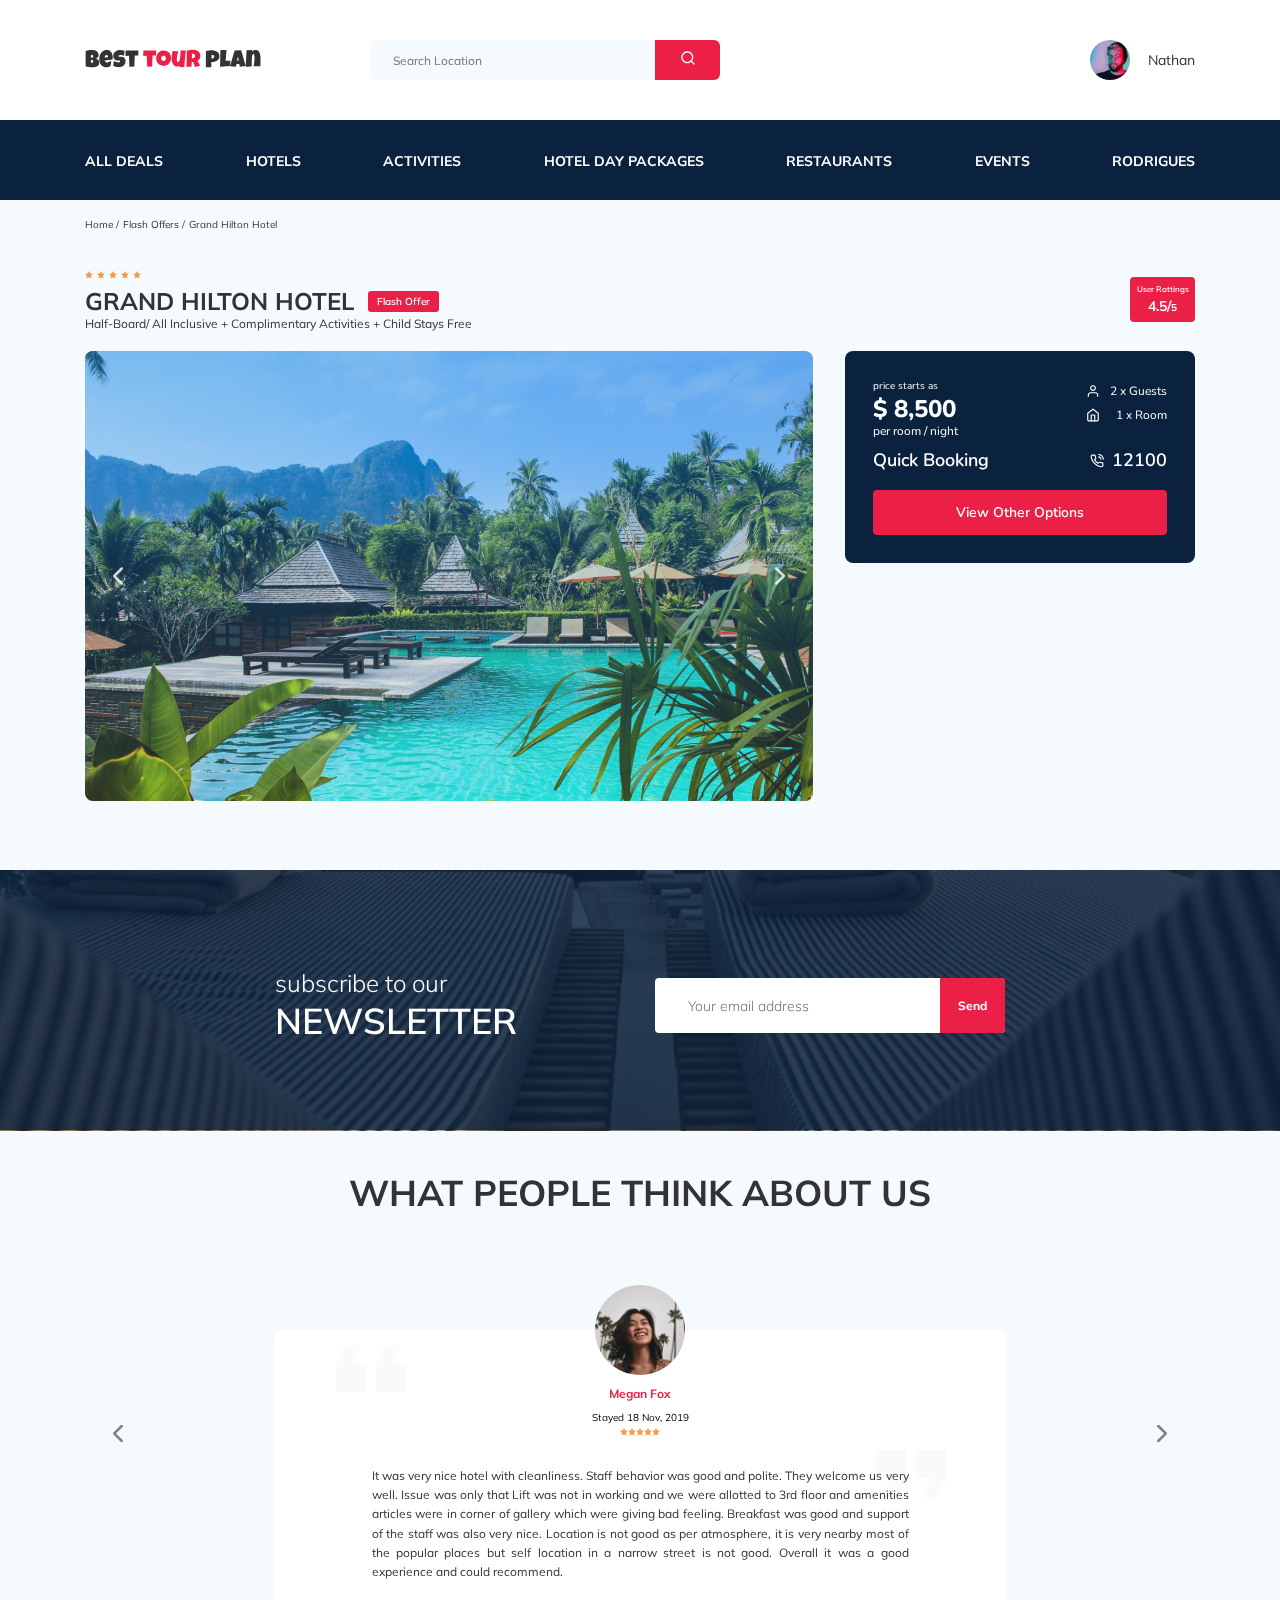
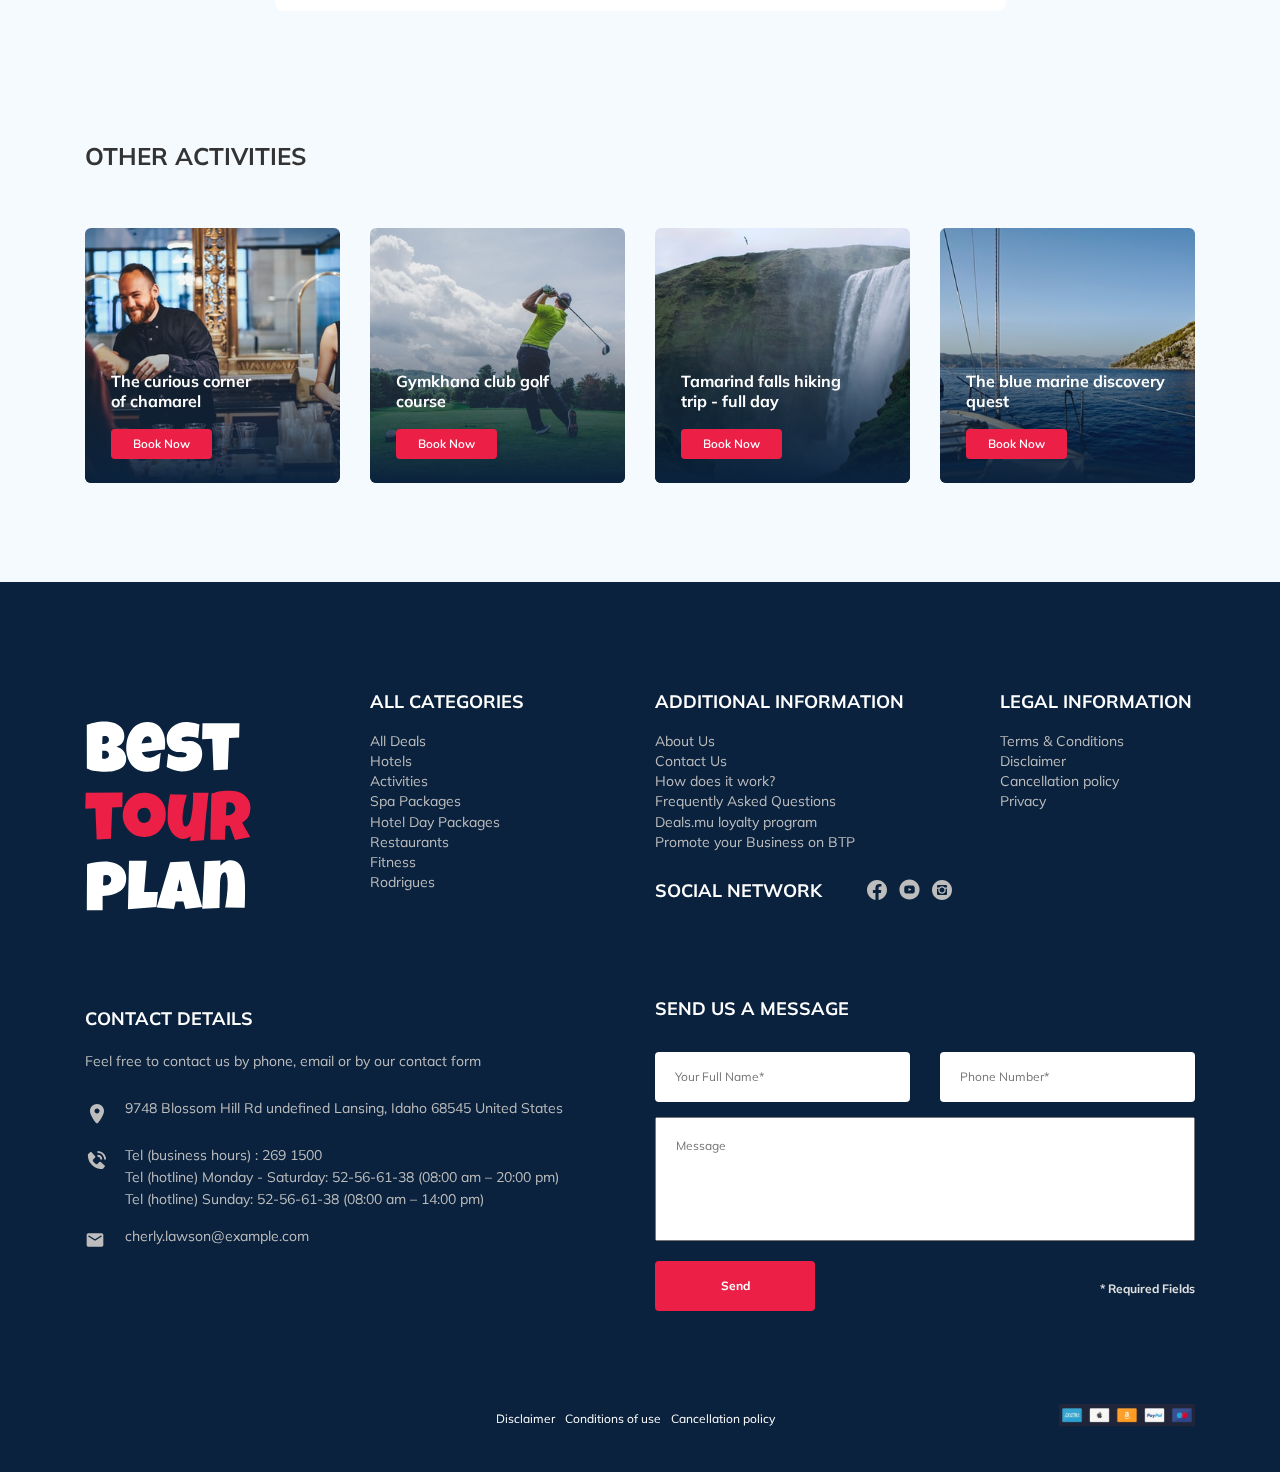
==== commit 6603bdf4: "fix: all problems" ====
--- a/index.html
+++ b/index.html
@@ -14,21 +14,21 @@
 </head>
 
 <body>
-  <header class="navbar">
+  <header class="navbar navbar--mobile--fixed">
     <div class="container">
       <div class="navbar-top">
         <a href="#" class="logo">
           <img src="img/Best-tour-plan.svg" alt="logo: Best Tour Plan" class="logo__image">
         </a>
 
-        <form action="#" class="search navbar__search">
+        <form action="#" class="search navbar__search navbar__search--mobile--hidden">
           <input type="text" placeholder="Search Location" class="search__input">
           <button class="search__button">
             <img src="img/search.svg" alt="Icon search">
           </button>
         </form>
 
-        <a href="#" class="user navbar__user">
+        <a href="#" class="user navbar__user navbar__user--mobile--hidden">
           <img src="img/user-avatar.jpg" alt="avatar: Nathan" class="user__avatar">
           <span class="user__name">Nathan</span>
         </a>
@@ -45,6 +45,21 @@
     <div class="navbar-bottom">
       <div class="container">
         <ul class="navbar-menu">
+          <li class="navbar-menu__item navbar-menu__item--mobile--viseble">
+            <a href="#" class="user navbar__user navbar__user--mobile--visible">
+              <img src="img/user-avatar.jpg" alt="avatar: Nathan" class="user__avatar">
+              <span class="user__name user__name--light">Nathan</span>
+            </a>
+          </li>
+          <li class="navbar-menu__item navbar-menu__item--mobile--viseble">
+            <form action="#" class="search navbar__search navbar__search--mobile--visible">
+              <input type="text" placeholder="Search Location" class="search__input">
+              <button class="search__button">
+                <img src="img/search.svg" alt="Icon search">
+              </button>
+            </form>
+          </li>
+
           <li class="navbar-menu__item"><a href="#" class="navbar-menu__link">All Deals</a></li>
           <li class="navbar-menu__item"><a href="#" class="navbar-menu__link">Hotels</a></li>
           <li class="navbar-menu__item"><a href="#" class="navbar-menu__link">Activities</a></li>
@@ -321,7 +336,7 @@
     <div class="container">
       <div class="footer-wrapper">
         <div class="footer-logo">
-          <img class="footer-logo__image" src="./img/Best-tour-plan-footer.svg" alt="Best-tour-plan">
+          <a href="#"><img class="footer-logo__image" src="./img/Best-tour-plan-footer.svg" alt="Best-tour-plan"></a>
         </div>
         <div class="footer-cont footer-cont--1">
           <h3 class="footer-cont__title footer-title">ALL CATEGORIES</h3>
@@ -363,9 +378,9 @@
         <div class="social-network">
           <h3 class="footer-title social-network__title">Social Network</h3>
           <div class="social-network__wrapper">
-            <a href="#" class="social-network__link"><img src="./img/fb.svg" alt="fb" class="social-network__icon"></a>
-            <a href="#" class="social-network__link"><img src="./img/yt.svg" alt="yt" class="social-network__icon"></a>
-            <a href="#" class="social-network__link"><img src="./img/inst.svg" alt="inst"
+            <a  href="https://www.facebook.com/" target="_blank" class="social-network__link"><img src="./img/fb.svg" alt="fb" class="social-network__icon"></a>
+            <a href="https://www.youtube.com/" target="_blank" class="social-network__link"><img src="./img/yt.svg" alt="yt" class="social-network__icon"></a>
+            <a  href="https://www.instagram.com/" target="_blank" class="social-network__link"><img src="./img/inst.svg" alt="inst"
                 class="social-network__icon"></a>
           </div>
         </div>
@@ -373,11 +388,14 @@
           <h3 class="footer-title contact-details__title">Contact Details</h3>
           <span class="contact-details__subtitle">Feel free to contact us by phone, email or by our contact form</span>
           <div class="contact-details__info">
-            <span class="contact-details__contact"><img src="./img/ic_round-location-on.svg" alt="address" class="contact-details__icon"> 9748 Blossom Hill Rd undefined Lansing, Idaho 68545 United States</span>
-            <span class="contact-details__contact"><img src="./img/bx_bxs-phone-call.svg" alt="phone" class="contact-details__icon"> Tel (business hours) : 269 1500<br>
-              Tel (hotline) Monday - Saturday: 52-56-61-38 (08:00 am – 20:00 pm)<br>
-              Tel (hotline) Sunday: 52-56-61-38 (08:00 am – 14:00 pm)</span>
-              <span class="contact-details__contact"> <img src="./img/ic_round-email.svg" alt="email" class="contact-details__icon">cherly.lawson@example.com</span>
+            <span class="contact-details__contact"><img src="./img/ic_round-location-on.svg" alt="address"
+                class="contact-details__icon"> 9748 Blossom Hill Rd undefined Lansing, Idaho 68545 United States</span>
+            <span class="contact-details__contact"><img src="./img/bx_bxs-phone-call.svg" alt="phone"
+                class="contact-details__icon"> Tel (business hours) : <a class="link-nowrap" href="tel:2691500">269 1500</a><br>
+              Tel (hotline) Monday - Saturday: <a class="link-nowrap" href="tel:52-56-61-38" > 52-56-61-38</a> (08:00 am – 20:00 pm)<br>
+              Tel (hotline) Sunday: <a class="link-nowrap" href="tel:52-56-61-38"> 52-56-61-38 </a>(08:00 am – 14:00 pm)</span>
+            <span class="contact-details__contact"> <img src="./img/ic_round-email.svg" alt="email"
+                class="contact-details__icon"><a class="link-nowrap" href="mailto:cherly.lawson@example.com">cherly.lawson@example.com</a></span>
           </div>
         </div>
         <form action="#" class="footer-form">
--- a/css/style.css
+++ b/css/style.css
@@ -470,6 +470,10 @@
   font-size: 14px;
   line-height: 18px;
   color: #333333;
+}
+
+.navbar-menu__item--mobile--viseble {
+  display: none;
 }
 
 .breadcrumb-list {
@@ -1191,6 +1195,7 @@
 }
 
 .footer-title {
+  white-space: nowrap;
   color: #FFFFFF;
   margin: 0;
   padding: 0;
@@ -1204,6 +1209,7 @@
   list-style: none;
   padding: 0;
   margin: 0;
+  font-size: 14px;
 }
 
 .footer-list__item {
@@ -1263,7 +1269,7 @@
   font-weight: normal;
   font-size: 12px;
   line-height: 15px;
-  color: #BDBDBD;
+  color: #494848;
   padding-left: 20px;
   padding-right: 20px;
   outline: none;
@@ -1301,7 +1307,7 @@
   font-weight: normal;
   font-size: 12px;
   line-height: 15px;
-  color: #BDBDBD;
+  color: #494848;
 }
 
 .footer-form__button {
@@ -1376,13 +1382,14 @@
 
 .footer-end__link {
   color: #FFFFFF;
-  margin-right: 5px;
+  margin-right: 10px;
   -ms-grid-column-align: end;
       justify-self: end;
   text-decoration: none;
   font-weight: normal;
   font-size: 12px;
   line-height: 15px;
+  white-space: nowrap;
 }
 
 .footer-end__image {
@@ -1474,6 +1481,12 @@
   font-size: 14px;
   line-height: 22px;
   color: #BDBDBD;
+}
+
+.contact-details__contact a {
+  color: #BDBDBD;
+  text-decoration: none;
+  white-space: nowrap;
 }
 
 .contact-details__contact:nth-child(2) {
@@ -1727,6 +1740,80 @@
     height: 1px;
     background: #333333;
   }
+  .navbar-menu__item--mobile--viseble {
+    display: block;
+  }
+  .navbar--mobile--fixed {
+    position: fixed;
+    top: 0;
+    left: 0;
+    right: 0;
+    z-index: 999;
+  }
+  .navbar__search--mobile--hidden, .navbar__user--mobile--hidden {
+    display: none;
+  }
+  .navbar__search--mobile--viseble, .navbar__user--mobile--viseble {
+    display: -webkit-box;
+    display: -ms-flexbox;
+    display: flex;
+  }
+  .navbar__user {
+    -webkit-box-orient: vertical;
+    -webkit-box-direction: normal;
+        -ms-flex-direction: column;
+            flex-direction: column;
+    -webkit-box-pack: center;
+        -ms-flex-pack: center;
+            justify-content: center;
+  }
+  .navbar .user__name--light {
+    margin-left: 0;
+    margin-top: 10px;
+    color: #fff;
+  }
+  .navbar-bottom {
+    padding-top: 20px;
+    display: none;
+  }
+  .navbar-bottom--visible {
+    position: fixed;
+    top: 77px;
+    left: 0;
+    right: 0;
+    bottom: 0;
+    display: block;
+  }
+  .navbar-menu {
+    display: -webkit-box;
+    display: -ms-flexbox;
+    display: flex;
+    -webkit-box-orient: vertical;
+    -webkit-box-direction: normal;
+        -ms-flex-direction: column;
+            flex-direction: column;
+    -webkit-box-align: center;
+        -ms-flex-align: center;
+            align-items: center;
+    -webkit-box-pack: center;
+        -ms-flex-pack: center;
+            justify-content: center;
+  }
+  .navbar-menu__item {
+    margin-bottom: 20px;
+  }
+  .search {
+    -webkit-box-pack: center;
+        -ms-flex-pack: center;
+            justify-content: center;
+    margin-left: -10px;
+  }
+  .search__input {
+    width: 250px;
+  }
+  body {
+    padding-top: 77px;
+  }
   .hotel-wrapper {
     -webkit-box-pack: justify;
         -ms-flex-pack: justify;
@@ -1764,9 +1851,6 @@
   .stars {
     -ms-flex-preferred-size: auto;
         flex-basis: auto;
-  }
-  .navbar-menu, .navbar__search, .navbar__user {
-    display: none;
   }
   .map {
     width: 100%;
@@ -1824,7 +1908,7 @@
   }
 }
 
-@media (max-width: 585px) {
+@media (max-width: 767px) {
   .footer {
     padding-top: 40px;
   }
@@ -1861,8 +1945,8 @@
     -ms-grid-row: 3;
     -ms-grid-row-span: 1;
     grid-row: 3 / 4;
-    -ms-grid-column-align: end;
-        justify-self: end;
+    -ms-grid-column-align: center;
+        justify-self: center;
   }
   .footer-cont--3 {
     margin-right: 10px;
@@ -1872,8 +1956,8 @@
     -ms-grid-row: 4;
     -ms-grid-row-span: 1;
     grid-row: 4 / 5;
-    -ms-grid-column-align: end;
-        justify-self: end;
+    -ms-grid-column-align: start;
+        justify-self: start;
   }
   .footer-form {
     -ms-grid-column: 1;
